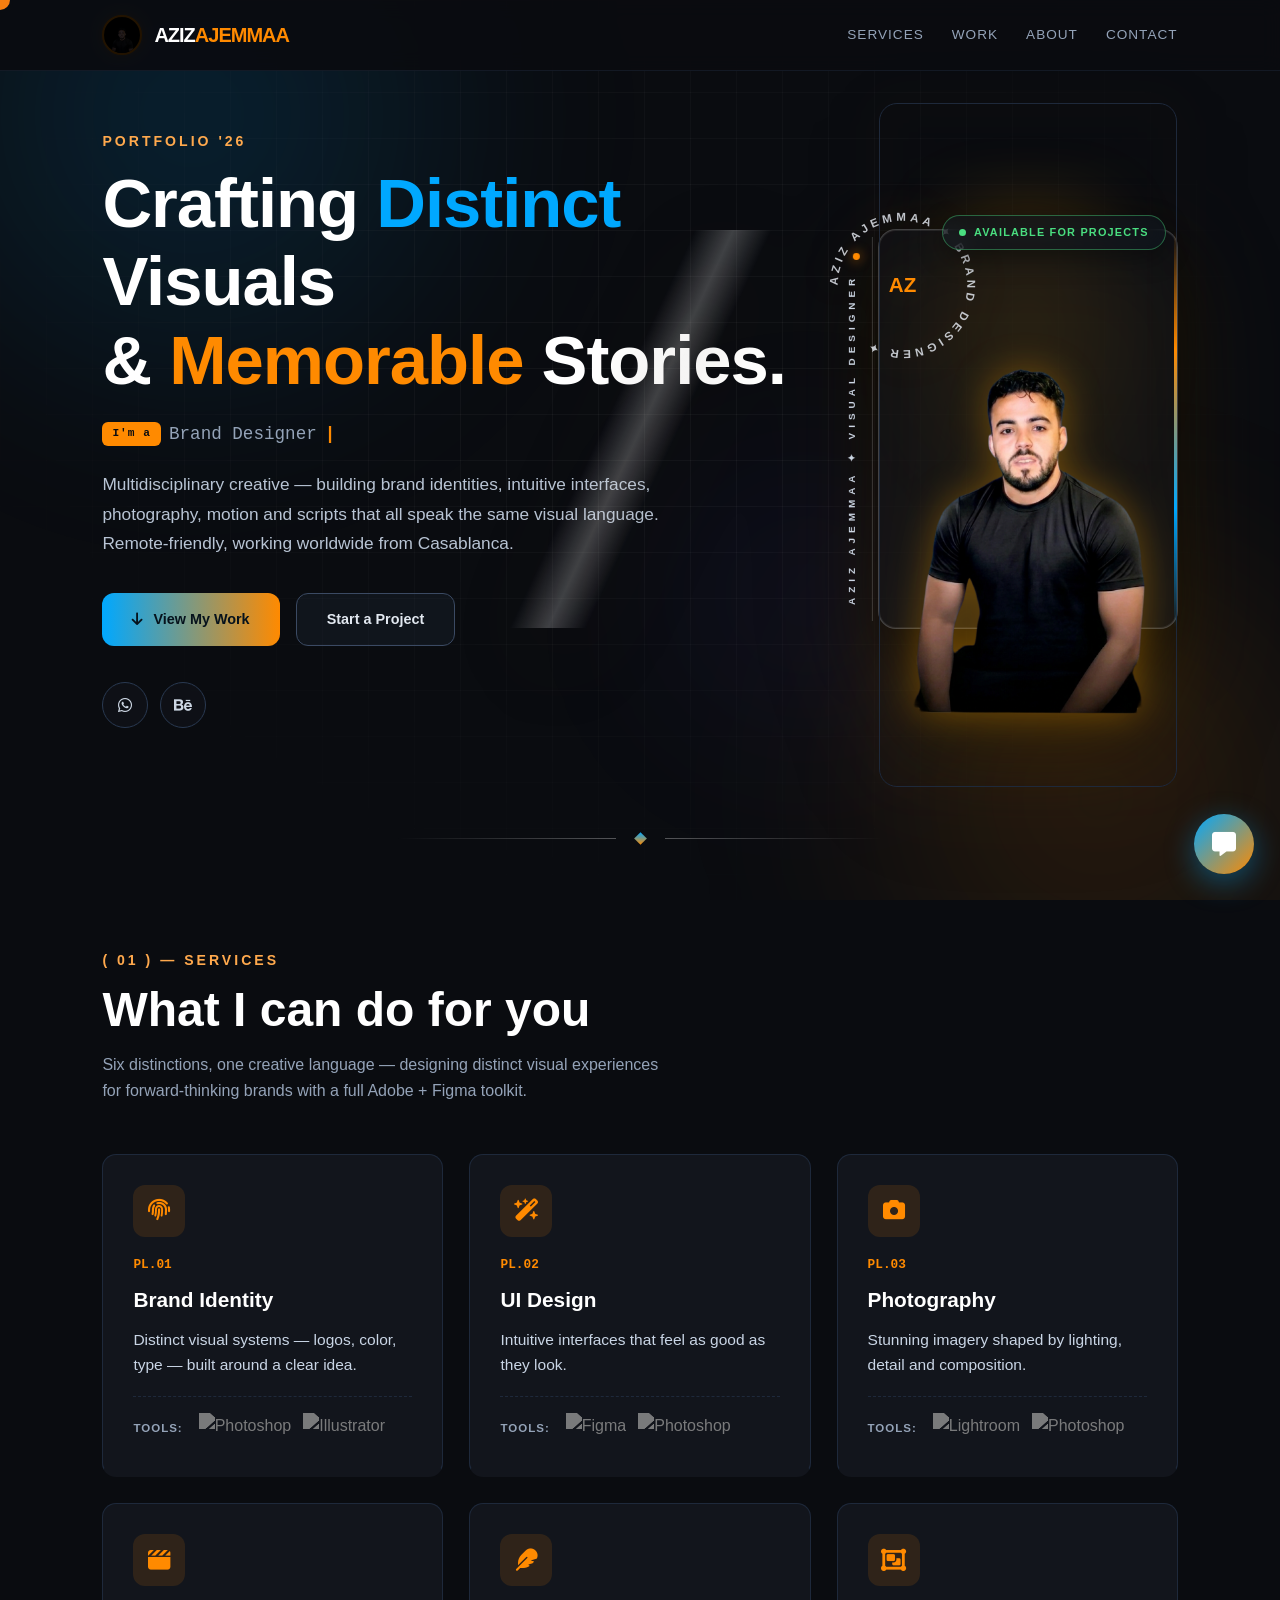
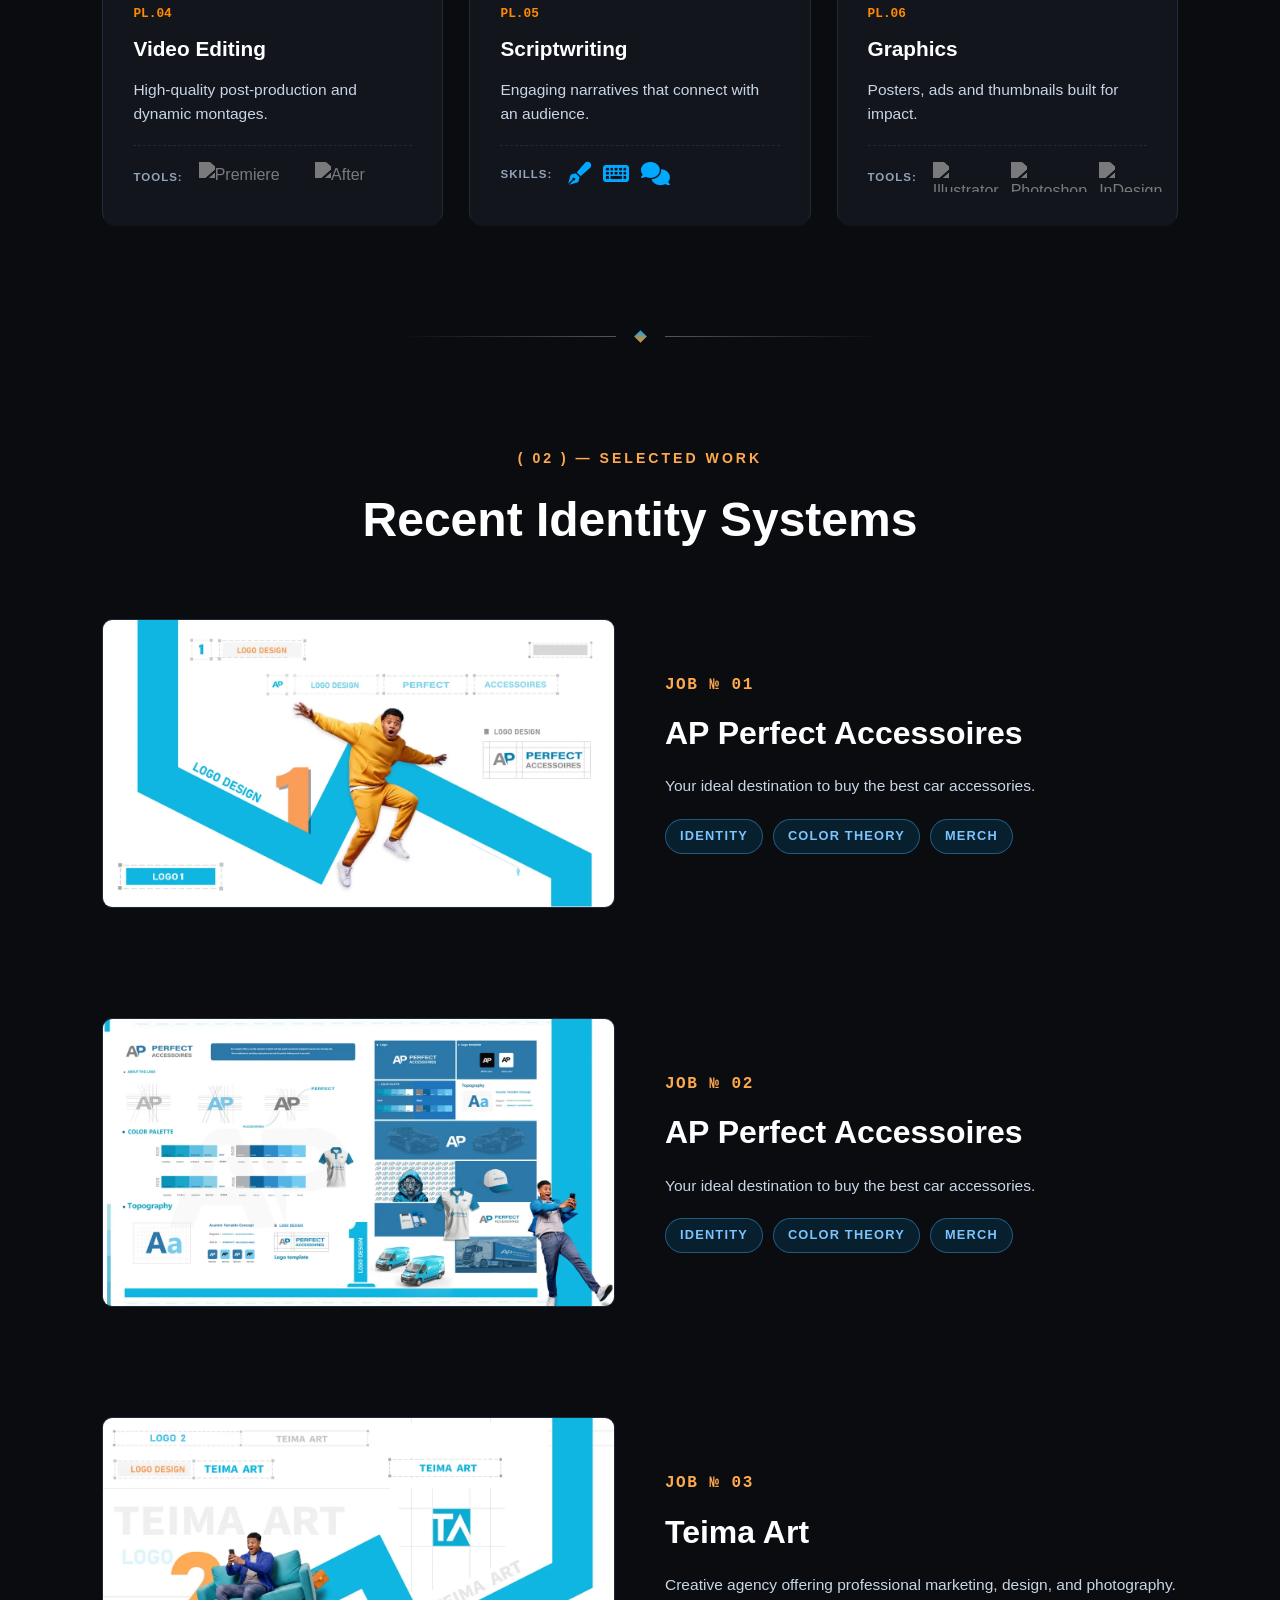
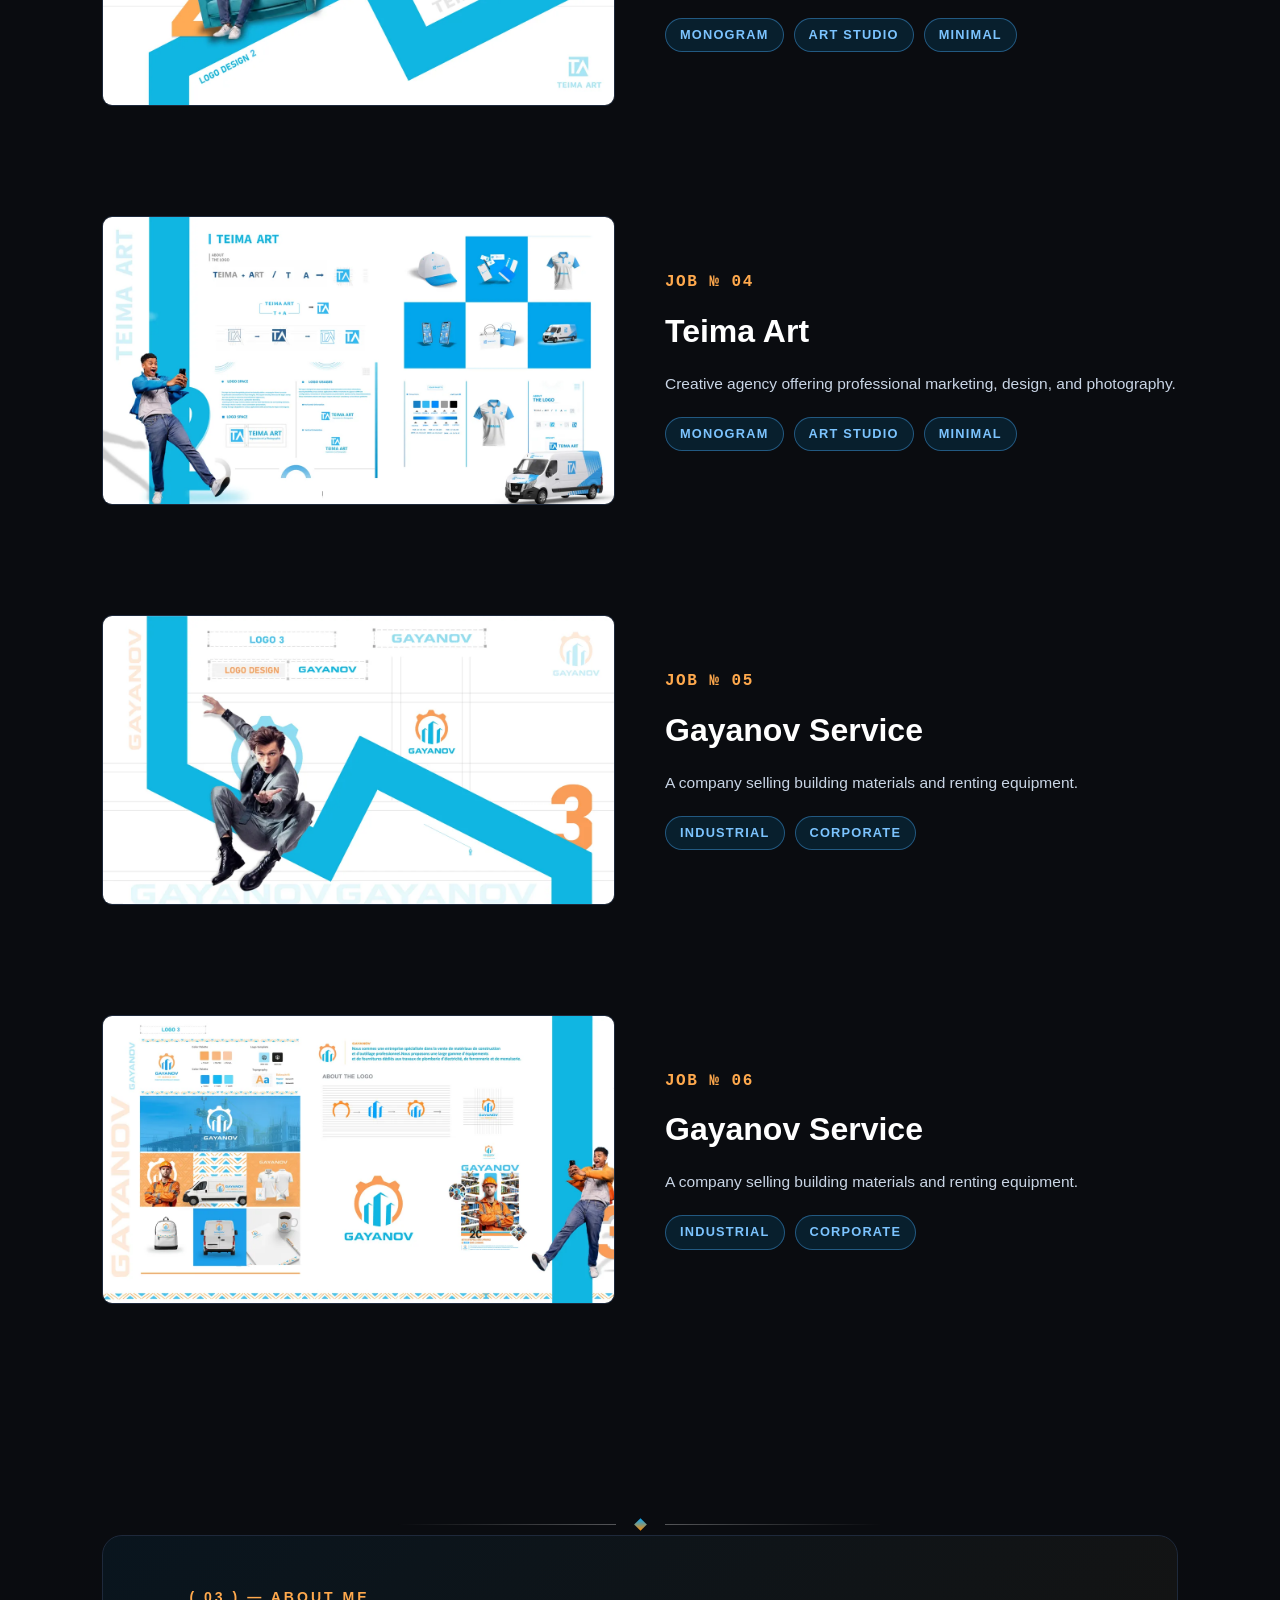
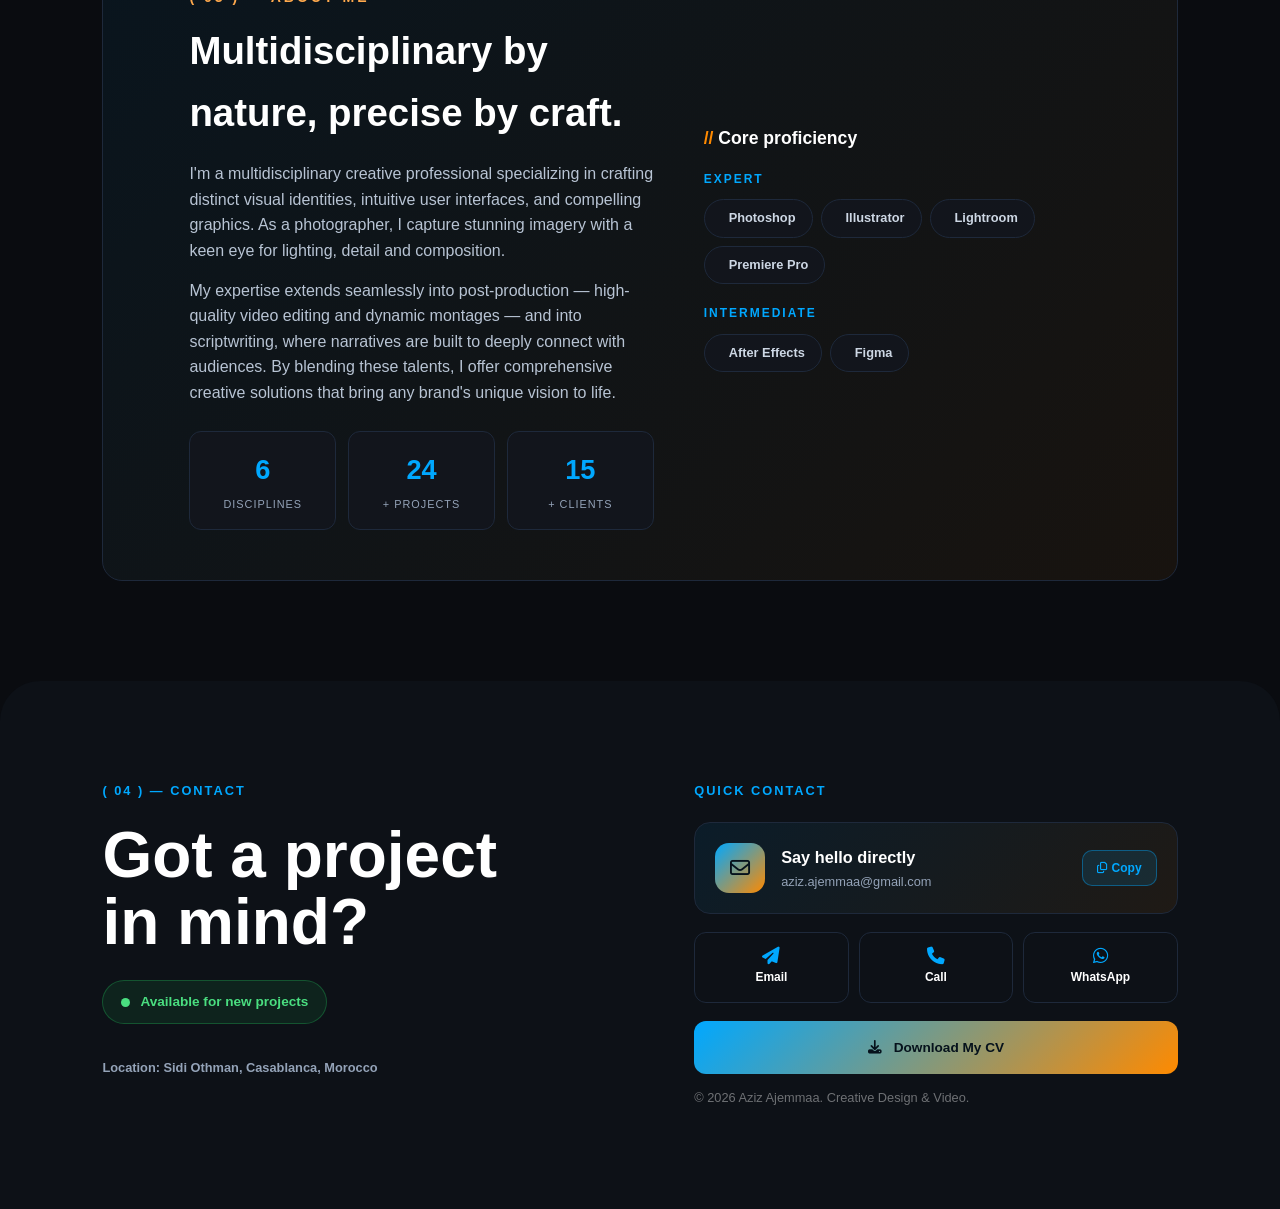
==== index.html @ 45012b11 "Portfolio v1 — Aziz Ajemmaa creative portfolio" ====
<!DOCTYPE html>
<html lang="en">
<head>
    <meta charset="UTF-8">
    <meta name="viewport" content="width=device-width, initial-scale=1.0">
    <title>Aziz Ajemmaa | Creative Portfolio</title>
    <meta name="description" content="Aziz Ajemmaa — multidisciplinary creative: brand identity, UI design, photography, video editing, scriptwriting and graphics. Based in Casablanca, working worldwide.">

    <!-- CDNs (Required for animations and icons) -->
    <link href="https://unpkg.com/aos@2.3.1/dist/aos.css" rel="stylesheet">
    <link rel="stylesheet" href="https://cdnjs.cloudflare.com/ajax/libs/font-awesome/6.4.0/css/all.min.css">

    <style>
        :root {
            --blue: #00a8ff;
            --orange: #ff8a00;
            --bg: #0a0c10;
            --card: #12151c;
            --text-dim: #94a3b8;
            --font-main: 'Inter', -apple-system, BlinkMacSystemFont, sans-serif;
        }

        * { margin: 0; padding: 0; box-sizing: border-box; }
        html { scroll-behavior: smooth; scroll-padding-top: 90px; }

        body {
            background-color: var(--bg);
            color: white;
            font-family: var(--font-main);
            line-height: 1.6;
            overflow-x: hidden;
        }

        ::selection { background: var(--orange); color: #0a0c10; }

        /* Animated page background */
        .page-bg { position: fixed; inset: 0; z-index: -1; overflow: hidden; pointer-events: none; }
        .page-bg .orb { position: absolute; border-radius: 50%; filter: blur(90px); opacity: 0.55; }
        .page-bg .orb-1 {
            width: 62vw; height: 62vw; top: -22vw; left: -16vw;
            background: radial-gradient(circle, rgba(0, 168, 255, 0.3), transparent 65%);
            animation: orbDrift1 18s ease-in-out infinite alternate;
        }
        .page-bg .orb-2 {
            width: 56vw; height: 56vw; bottom: -20vw; right: -14vw;
            background: radial-gradient(circle, rgba(255, 138, 0, 0.28), transparent 65%);
            animation: orbDrift2 24s ease-in-out infinite alternate;
        }
        .page-bg .orb-3 {
            width: 34vw; height: 34vw; top: 42%; left: 46%;
            background: radial-gradient(circle, rgba(120, 90, 255, 0.16), transparent 65%);
            animation: orbDrift3 30s ease-in-out infinite alternate;
        }
        .page-bg .grid-overlay {
            position: absolute; inset: 0;
            background-image: linear-gradient(rgba(255, 255, 255, 0.035) 1px, transparent 1px),
                              linear-gradient(90deg, rgba(255, 255, 255, 0.035) 1px, transparent 1px);
            background-size: 46px 46px;
            -webkit-mask-image: radial-gradient(ellipse at 50% 40%, black 20%, transparent 75%);
            mask-image: radial-gradient(ellipse at 50% 40%, black 20%, transparent 75%);
        }
        @keyframes orbDrift1 { to { transform: translate(7vw, 5vh) scale(1.18); } }
        @keyframes orbDrift2 { to { transform: translate(-6vw, -5vh) scale(1.12); } }
        @keyframes orbDrift3 { to { transform: translate(-5vw, 6vh) scale(1.2); } }

        /* Section dividers */
        .section-divider {
            display: flex; align-items: center; justify-content: center; gap: 20px;
            padding: 6px 8%; position: relative; z-index: 1;
        }
        .section-divider::before, .section-divider::after {
            content: ''; height: 1px; width: min(220px, 26vw);
            background: linear-gradient(90deg, transparent, rgba(255, 255, 255, 0.3));
        }
        .section-divider::after { background: linear-gradient(90deg, rgba(255, 255, 255, 0.3), transparent); }
        .section-divider .diamond {
            width: 9px; height: 9px; transform: rotate(45deg);
            background: linear-gradient(135deg, var(--blue), var(--orange));
            animation: diamondPulse 2.6s ease-in-out infinite;
        }
        @keyframes diamondPulse {
            0%, 100% { box-shadow: 0 0 5px rgba(255, 138, 0, 0.4); }
            50% { box-shadow: 0 0 18px rgba(255, 138, 0, 0.95); }
        }

        /* Scroll progress bar */
        #progress-bar {
            position: fixed; top: 0; left: 0; height: 3px; width: 0%;
            background: linear-gradient(90deg, var(--blue), var(--orange));
            z-index: 2000; transition: width 0.1s linear;
        }

        /* Custom Cursor Fix - Hidden on Mobile */
        #cursor {
            width: 20px; height: 20px; background: var(--orange);
            border-radius: 50%; position: fixed; pointer-events: none;
            z-index: 9999; transform: translate(-50%, -50%);
            transition: transform 0.1s ease, background 0.3s ease;
            mix-blend-mode: difference;
        }

        @media (max-width: 768px) { #cursor { display: none; } * { cursor: auto !important; } }

        /* Navigation */
        nav {
            position: fixed; top: 0; width: 100%; padding: 18px 8%;
            display: flex; justify-content: space-between; align-items: center;
            z-index: 1000; background: rgba(10, 12, 16, 0.9);
            backdrop-filter: blur(10px); border-bottom: 1px solid rgba(30, 41, 59, 0.5);
        }
        .nav-left { display: flex; align-items: center; gap: 12px; }
        .nav-avatar { width: 40px; height: 40px; border-radius: 50%; object-fit: cover; border: 2px solid var(--orange); box-shadow: 0 0 12px rgba(255, 138, 0, 0.35); mix-blend-mode: multiply; background: #000; }
        .logo { font-weight: 900; font-size: 1.25rem; letter-spacing: -1px; text-decoration: none; color: white; }
        .logo span { color: var(--orange); }

        .nav-links { display: flex; align-items: center; gap: 28px; }
        .nav-links a {
            color: var(--text-dim); text-decoration: none; font-size: 0.85rem;
            letter-spacing: 1px; text-transform: uppercase; transition: 0.3s; position: relative;
        }
        .nav-links a::after {
            content: ''; position: absolute; bottom: -6px; left: 0; width: 0; height: 2px;
            background: var(--orange); transition: 0.3s;
        }
        .nav-links a:hover, .nav-links a.active { color: white; }
        .nav-links a:hover::after, .nav-links a.active::after { width: 100%; }

        .burger { display: none; background: none; border: none; color: white; font-size: 1.5rem; cursor: pointer; }
        @media (max-width: 860px) {
            .nav-links, .nav-cta { display: none; }
            .burger { display: block; }
            nav.open .nav-links {
                display: flex; flex-direction: column; position: absolute; top: 70px; right: 4%;
                background: var(--card); border: 1px solid #1e293b; border-radius: 12px;
                padding: 20px 30px; gap: 18px;
            }
            nav.open .nav-links a { text-align: center; }
        }

        /* Hero Section */
        section { padding: 100px 8%; }

        .hero { min-height: 92vh; display: flex; flex-direction: row; align-items: center; justify-content: space-between; text-align: left; gap: 60px; padding-top: 130px; }
        .hero-text { flex: 1; max-width: 920px; }
        .hero h1 {
            font-size: clamp(2.4rem, 5.6vw, 4.3rem); line-height: 1.14; font-weight: 800;
            margin-bottom: 20px; letter-spacing: -1px; width: 100%; max-width: 100%;
        }
        .hero h1 .acc { color: var(--blue); }
        .hero h1 .acc2 { color: var(--orange); }
        .hero-title .w { display: inline-block; opacity: 0; transform: translateY(26px); animation: wordUp 0.65s cubic-bezier(0.2, 0.8, 0.2, 1) forwards; animation-delay: var(--d, 0s); }
        .hero-title:hover .w { animation: wordWave 0.5s cubic-bezier(0.2, 0.8, 0.2, 1); }
        @keyframes wordUp { to { opacity: 1; transform: translateY(0); } }
        @keyframes wordWave { 0%, 100% { transform: translateY(0); } 40% { transform: translateY(-8px); } }

        .typed-line { font-family: 'Courier New', monospace; font-size: 1.1rem; color: var(--text-dim); min-height: 28px; margin-bottom: 22px; display: flex; align-items: center; justify-content: flex-start; gap: 8px; white-space: nowrap; }
        .typed-line .t-label { background: var(--orange); color: #0a0c10; font-weight: 800; padding: 3px 10px; border-radius: 6px; font-size: 0.7rem; letter-spacing: 1px; }
        .typed-line .caret { color: var(--orange); animation: blink 0.8s infinite; font-weight: bold; }
        @keyframes blink { 0%, 49% { opacity: 1; } 50%, 100% { opacity: 0; } }

        .hero-sub { max-width: 620px; font-size: 1.08rem; color: #b8c4d4; line-height: 1.7; margin-bottom: 34px; }

        .hero-btns { display: flex; gap: 16px; flex-wrap: wrap; margin-bottom: 36px; justify-content: flex-start; }
        .btn {
            text-decoration: none; font-weight: 700; font-size: 0.9rem;
            padding: 14px 30px; border-radius: 12px; transition: 0.35s; display: inline-flex; align-items: center; gap: 10px;
        }
        .btn-primary { background: linear-gradient(90deg, var(--blue), var(--orange)); color: #06121c; }
        .btn-primary:hover { transform: translateY(-3px); box-shadow: 0 10px 35px rgba(255, 138, 0, 0.4); }
        .btn-ghost { border: 1.5px solid #3b4a63; color: #e2e8f0; background: rgba(59, 74, 99, 0.15); }
        .btn-ghost:hover { border-color: var(--orange); color: var(--orange); background: rgba(255, 138, 0, 0.12); transition: 0.3s; }

        .social-line { display: flex; gap: 12px; justify-content: flex-start; }
        .social-line a {
            width: 46px; height: 46px; border-radius: 50%; border: 1px solid #2a3a52;
            display: flex; align-items: center; justify-content: center; color: #cdd7e4; transition: 0.3s; text-decoration: none; background: rgba(18, 21, 28, 0.6);
        }
        .social-line a:hover { color: white; border-color: var(--orange); background: rgba(255, 138, 0, 0.12); transform: translateY(-4px); }

        /* Hero photo stack */
        .hero { gap: 60px; }
        .hero-visual { position: relative; flex-shrink: 0; transform-style: preserve-3d; transition: transform 0.25s ease-out; }
        .hero-visual::before {
            content: ''; position: absolute; inset: -45px -40px -25px -40px; z-index: -1; pointer-events: none;
            background: radial-gradient(52% 62% at 50% 32%, rgba(255, 165, 0, 0.3), transparent 70%);
            filter: blur(26px);
        }
        .photo-stack { position: relative; width: clamp(200px, 24vw, 300px); aspect-ratio: 3/4; filter: drop-shadow(0 30px 45px rgba(255, 165, 0, 0.16)) drop-shadow(0 20px 35px rgba(0, 0, 0, 0.5)); }
        .sp-front-wrap {
            position: absolute; inset: 0; z-index: 2; overflow: visible; border-radius: 18px;
            background: rgba(18, 21, 28, 0.55); backdrop-filter: blur(14px); -webkit-backdrop-filter: blur(14px);
            box-shadow: inset 0 0 0 1px rgba(255, 255, 255, 0.08), 0 20px 60px rgba(0, 0, 0, 0.5);
            animation: frontFloat 5s ease-in-out infinite;
            border: 1px solid rgba(255, 255, 255, 0.2);
        }
        .sp-front-wrap::after {
            content: ''; position: absolute; top: 0; right: 0; bottom: 0; width: 3px; z-index: 2;
            background: linear-gradient(180deg, transparent, var(--orange) 30%, var(--blue) 70%, transparent);
            filter: blur(0.5px);
        }
        .stack-photo {
            position: absolute; inset: 0; width: 100%; height: 100%; object-fit: cover;
            border-radius: 18px; border: 1px solid #1e293b; display: block;
        }
        .sp-front {
            position: absolute; top: -32%; left: 0; width: 100%; height: 172%;
            object-fit: cover; object-position: 50% 6%; border-radius: 18px;
            filter: drop-shadow(0 0 18px rgba(255, 165, 0, 0.35));
        }
        .photo-sheen {
            position: absolute; inset: 0; pointer-events: none; z-index: 3;
            background: linear-gradient(115deg, transparent 42%, rgba(255, 255, 255, 0.22) 50%, transparent 58%);
            transform: translateX(-130%); animation: sheen 3.6s ease-in-out infinite 0.6s;
        }
        @keyframes frontFloat { 0%, 100% { transform: translateY(0); } 50% { transform: translateY(-14px); } }
        @keyframes sheen { 0% { transform: translateX(-130%); } 60%, 100% { transform: translateX(130%); } }

        .open-chip {
            position: absolute; top: -14px; right: 12px; z-index: 5;
            background: rgba(16, 22, 32, 0.55); border: 1px solid rgba(74, 222, 128, 0.4);
            color: #4ade80; display: flex; align-items: center; gap: 8px;
            padding: 8px 16px; border-radius: 30px; font-size: 0.68rem; font-weight: 700;
            letter-spacing: 1.2px; backdrop-filter: blur(10px); -webkit-backdrop-filter: blur(10px);
            box-shadow: 0 8px 24px rgba(0, 0, 0, 0.35);
        }
        .open-chip .dot { width: 7px; height: 7px; border-radius: 50%; background: #4ade80; animation: pulse-dot 1.8s infinite; }
        .photo-sidebar {
            position: absolute; top: 8px; bottom: 8px; left: -34px; z-index: 4;
            display: flex; align-items: flex-end; justify-content: center;
            writing-mode: vertical-rl; transform: rotate(180deg);
            border-left: 1px solid rgba(255, 255, 255, 0.18);
            padding-left: 12px; gap: 14px;
            color: #cdd7e4; font-size: 0.62rem; font-weight: 700;
            letter-spacing: 5px; text-transform: uppercase; white-space: nowrap;
        }
        .photo-sidebar .side-dot { width: 7px; height: 7px; border-radius: 50%; background: var(--orange); box-shadow: 0 0 12px rgba(255, 138, 0, 0.8); }
        .hero-badge {
            position: absolute; z-index: 1; top: -26px; left: -58px;
            width: clamp(120px, 13vw, 165px); height: clamp(120px, 13vw, 165px);
            opacity: 1; pointer-events: none;
            filter: drop-shadow(0 0 18px rgba(255, 138, 0, 0.25));
        }
        .hero-badge svg { width: 100%; height: 100%; animation: badgeSpin 16s linear infinite; }
        .hero-badge .ring-path { font-size: 8.4px; letter-spacing: 2.8px; font-weight: 700; text-transform: uppercase; fill: rgba(232, 237, 244, 0.82); }
        .hero-badge .badge-core { text-anchor: middle; font-weight: 900; fill: var(--orange); font-size: 15px; }
        @keyframes badgeSpin { to { transform: rotate(360deg); } }
        @media (max-width: 968px) {
            .photo-stack { width: min(48vw, 250px); margin-top: 30px; }
            .open-chip { top: -12px; right: 4px; }
            .photo-sidebar { display: none; }
        }

        .scroll-hint {
            position: absolute; bottom: -54px; left: 50%; transform: translateX(-50%);
            color: var(--text-dim); font-size: 0.75rem; letter-spacing: 3px; text-transform: uppercase;
            animation: bob 2s infinite;
        }
        @keyframes bob { 0%, 100% { transform: translate(-50%, 0); } 50% { transform: translate(-50%, 8px); } }

        /* Section headers */
        .section-tag { color: #ffa94d; text-transform: uppercase; letter-spacing: 3px; font-size: 0.88rem; font-weight: 800; margin-bottom: 12px; display: block; }
        .section-title { font-size: clamp(1.9rem, 4vw, 3rem); margin-bottom: 16px; font-weight: 800; line-height: 1.1; }
        .section-lead { color: var(--text-dim); max-width: 560px; margin-bottom: 50px; }

        /* Services Grid */
        .services-header { margin-bottom: 50px; }
        .services-grid { display: grid; grid-template-columns: repeat(auto-fit, minmax(280px, 1fr)); gap: 26px; }
        .service-card {
            background: var(--card); padding: 30px; border-radius: 14px;
            border: 1px solid #1e293b; border-bottom: 4px solid transparent; transition: 0.4s; position: relative; overflow: hidden;
        }
        .service-card::before {
            content: ''; position: absolute; top: -60px; right: -60px; width: 120px; height: 120px;
            border-radius: 50%; background: radial-gradient(circle, rgba(0, 168, 255, 0.25), transparent 70%); opacity: 0; transition: 0.4s;
        }
        .service-card:hover { border-bottom-color: var(--orange); transform: translateY(-6px); }
        .service-card:hover::before { opacity: 1; }
        .service-icon {
            width: 52px; height: 52px; border-radius: 12px; margin-bottom: 18px;
            background: rgba(255, 138, 0, 0.12); display: flex; align-items: center; justify-content: center;
        }
        .service-icon i { color: var(--orange); font-size: 1.4rem; }
        .service-num { font-family: 'Courier New', monospace; color: var(--orange); font-weight: bold; font-size: 0.8rem; margin-bottom: 8px; display: block; }
        .service-card h3 { font-size: 1.3rem; margin-bottom: 12px; color: white; }
        .service-card p { font-size: 0.97rem; color: #c9d5e5; }
        .service-tools { display: flex; gap: 12px; margin-top: 18px; padding-top: 16px; border-top: 1px dashed #1e293b; align-items: center; }
        .service-tools img { height: 30px; width: auto; opacity: 0.85; transition: 0.3s; filter: brightness(0) invert(0.55); }
        .service-tools img:hover { opacity: 1; filter: brightness(0) invert(1) drop-shadow(0 0 8px rgba(0,168,255,0.6)); transform: translateY(-3px); }
        .service-tools i { font-size: 1.45rem; color: var(--blue); transition: 0.3s; }
        .service-tools i:hover { color: var(--orange); transform: translateY(-3px); }
        .service-tools span { font-size: 0.72rem; color: var(--text-dim); letter-spacing: 1px; text-transform: uppercase; margin-right: 4px; font-weight: 700; }

        /* Work Plates Section */
        .work-title { font-size: clamp(2.2rem, 4vw, 3rem); margin-bottom: 60px; text-align: center; font-weight: 800; color: #ffffff; }
        .project-plate {
            display: grid; grid-template-columns: 1fr 1fr; gap: 50px;
            margin-bottom: 110px; align-items: center;
        }
        .plate-frame { position: relative; border-radius: 10px; overflow: hidden; border: 1px solid #1e293b; }
        .plate-img { width: 100%; display: block; transition: 0.6s; transform: scale(1.01); cursor: pointer; border-radius: 10px; }
        .plate-frame:hover .plate-img { transform: scale(1.05); }
        .plate-frame::after {
            content: 'View Case ⟶'; position: absolute; inset: 0;
            display: flex; align-items: flex-end; justify-content: flex-end; padding: 20px;
            background: linear-gradient(to top, rgba(10, 12, 16, 0.85), transparent 55%);
            color: var(--orange); font-weight: 700; font-size: 0.9rem; opacity: 0; transition: 0.4s;
        }
        .plate-frame:hover::after { opacity: 1; }

        .job-label { font-family: monospace; font-size: 1rem; color: #ffa94d; margin-bottom: 10px; display: block; letter-spacing: 1.5px; font-weight: 700; }
        .project-info h2 { font-size: 2rem; margin-bottom: 15px; }
        .project-info p { color: #c9d5e5; margin-bottom: 20px; font-size: 0.97rem; }
        .project-tags { display: flex; gap: 10px; flex-wrap: wrap; }
        .project-tags span {
            background: rgba(0, 168, 255, 0.12); color: #7cc4ff; font-size: 0.8rem;
            border: 1px solid rgba(74, 176, 255, 0.4); padding: 6px 14px; border-radius: 20px; letter-spacing: 1.2px; text-transform: uppercase; font-weight: 600;
        }

        /* About / Bio band */
        .bio-band {
            display: grid; grid-template-columns: 1.2fr 1fr; gap: 50px; align-items: center;
            background: linear-gradient(135deg, rgba(0,168,255,0.06), rgba(255,138,0,0.06));
            border: 1px solid #1e293b; border-radius: 20px; padding: 50px 8%;
        }
        .bio-band h2 { font-size: clamp(1.6rem, 3vw, 2.4rem); margin-bottom: 18px; }
        .bio-band p { color: #b8c4d4; margin-bottom: 14px; }
        .stats-row { display: flex; gap: 12px; margin-top: 26px; flex-wrap: wrap; }
        .bio-stat { background: var(--card); border: 1px solid #1e293b; border-radius: 12px; padding: 16px 20px; text-align: center; flex: 1; min-width: 110px; }
        .bio-stat b { font-size: 1.7rem; color: var(--blue); font-weight: 900; }
        .bio-stat small { color: var(--text-dim); text-transform: uppercase; letter-spacing: 1px; font-size: 0.68rem; display: block; margin-top: 4px; }

        .skill-cat { font-size: 0.75rem; letter-spacing: 2px; text-transform: uppercase; color: var(--blue); font-weight: 800; margin: 0 0 10px; }
        .skill-chips { display: flex; flex-wrap: wrap; gap: 8px; margin-bottom: 20px; }
        .chip-tool {
            display: inline-flex; align-items: center; gap: 8px;
            background: var(--card); border: 1px solid #1e293b; border-radius: 30px;
            padding: 8px 16px; font-size: 0.8rem; color: #cdd7e4; font-weight: 600; transition: 0.3s;
        }
        .chip-tool:hover { border-color: var(--orange); color: white; transform: translateY(-3px); }
        .chip-tool img { height: 17px; width: auto; filter: brightness(0) invert(0.7); transition: 0.3s; }
        .chip-tool:hover img { filter: brightness(0) invert(1); }

        /* Footer & Contact */
        .contact-container {
            background: #0d1117; padding: 100px 8%; border-radius: 40px 40px 0 0;
            display: grid; grid-template-columns: 1.1fr 1fr; gap: 60px;
        }
        .contact-link {
            display: block; font-size: clamp(1.1rem, 2.6vw, 2rem);
            color: white; text-decoration: none; margin-bottom: 22px; transition: 0.3s;
            font-weight: 700; border-left: 0px solid var(--orange); padding-left: 0;
        }
        .contact-link:hover { color: var(--orange); padding-left: 20px; border-left-width: 8px; }
        .footer-tag { color: var(--blue); text-transform: uppercase; letter-spacing: 2px; margin-bottom: 20px; display: block; font-size: 0.8rem; font-weight: 700; }

        .availability { display: inline-flex; align-items: center; gap: 10px; background: rgba(34, 197, 94, 0.1); color: #4ade80; border: 1px solid rgba(34, 197, 94, 0.3); padding: 10px 18px; border-radius: 30px; font-size: 0.85rem; font-weight: 600; margin-bottom: 34px; }
        .availability .dot { width: 9px; height: 9px; border-radius: 50%; background: #4ade80; animation: pulse-dot 1.8s infinite; }
        @keyframes pulse-dot { 0%, 100% { box-shadow: 0 0 0 0 rgba(74, 222, 128, 0.5); } 50% { box-shadow: 0 0 0 8px rgba(74, 222, 128, 0); } }

        /* Mail card + contact actions */
        .mail-card {
            display: flex; align-items: center; gap: 16px; padding: 20px;
            background: linear-gradient(135deg, rgba(0, 168, 255, 0.08), rgba(255, 138, 0, 0.08));
            border: 1px solid #1e293b; border-radius: 16px; margin-bottom: 18px; transition: 0.3s;
        }
        .mail-card:hover { border-color: var(--blue); transform: translateY(-3px); box-shadow: 0 12px 35px rgba(0, 168, 255, 0.12); }
        .mail-icon {
            width: 50px; height: 50px; border-radius: 14px; flex-shrink: 0;
            background: linear-gradient(135deg, var(--blue), var(--orange));
            display: flex; align-items: center; justify-content: center; color: #06121c; font-size: 1.25rem;
        }
        .mail-card h3 { font-size: 1.02rem; margin-bottom: 2px; }
        .mail-card p { color: var(--text-dim); font-size: 0.8rem; word-break: break-all; }
        .copy-btn {
            margin-left: auto; background: rgba(0, 168, 255, 0.12); color: var(--blue);
            border: 1px solid rgba(0, 168, 255, 0.4); border-radius: 10px; padding: 10px 14px;
            font-size: 0.75rem; font-weight: 700; cursor: pointer; transition: 0.3s; white-space: nowrap; font-family: var(--font-main);
        }
        .copy-btn:hover { background: var(--blue); color: #06121c; }

        .contact-actions { display: flex; gap: 10px; margin-bottom: 18px; }
        .contact-actions a {
            flex: 1; text-align: center; text-decoration: none; border: 1px solid #1e293b;
            color: white; padding: 14px 8px; border-radius: 12px; font-size: 0.75rem; font-weight: 700; transition: 0.3s;
        }
        .contact-actions a i { display: block; font-size: 1.1rem; margin-bottom: 4px; color: var(--blue); transition: 0.3s; }
        .contact-actions a:hover { border-color: var(--orange); transform: translateY(-3px); }
        .contact-actions a:hover i { color: var(--orange); }

        .btn-download {
            display: flex; align-items: center; justify-content: center; gap: 12px;
            background: linear-gradient(135deg, var(--blue), var(--orange)); color: #06121c;
            text-decoration: none; font-weight: 800; padding: 16px; border-radius: 12px; font-size: 0.85rem;
            transition: 0.3s; margin-bottom: 14px; animation: glowPulse 2.6s ease-in-out infinite;
        }
        .btn-download:hover { transform: translateY(-3px) scale(1.01); }
        @keyframes glowPulse { 0%, 100% { box-shadow: 0 0 20px rgba(0, 168, 255, 0.25); } 50% { box-shadow: 0 0 40px rgba(255, 138, 0, 0.4); } }

        /* Chat FAB */
        #chat-fab {
            position: fixed; bottom: 26px; right: 26px; width: 60px; height: 60px; border-radius: 50%;
            border: none; cursor: pointer; z-index: 1500;
            background: linear-gradient(135deg, var(--blue), var(--orange));
            color: white; font-size: 1.5rem; display: flex; align-items: center; justify-content: center;
            box-shadow: 0 8px 30px rgba(0, 168, 255, 0.4); transition: 0.3s;
        }
        #chat-fab:hover { transform: scale(1.08); }

        /* Chat Panel */
        #chat-panel {
            position: fixed; bottom: 100px; right: 26px; width: min(370px, calc(100vw - 40px));
            background: #0e1117; border: 1px solid #1e293b; border-radius: 18px; z-index: 1500;
            display: none; flex-direction: column; overflow: hidden;
            box-shadow: 0 20px 60px rgba(0, 0, 0, 0.6); max-height: 560px;
        }
        #chat-panel.open { display: flex; animation: slideIn 0.3s ease; }
        @keyframes slideIn { from { opacity: 0; transform: translateY(20px); } to { opacity: 1; transform: translateY(0); } }
        .chat-head {
            display: flex; align-items: center; gap: 12px; padding: 15px 18px;
            background: linear-gradient(135deg, rgba(0,168,255,0.18), rgba(255,138,0,0.14));
            border-bottom: 1px solid #1e293b;
        }
        .chat-head img { width: 42px; height: 42px; border-radius: 50%; object-fit: cover; border: 2px solid var(--orange); mix-blend-mode: multiply; background: #000; }
        .chat-head .c-name { font-weight: 800; font-size: 0.95rem; }
        .chat-head .c-status { font-size: 0.75rem; color: #4ade80; display: flex; align-items: center; gap: 6px; }
        .chat-head .c-status::before { content: ''; width: 7px; height: 7px; border-radius: 50%; background: #4ade80; }
        .chat-close { margin-left: auto; background: none; border: none; color: var(--text-dim); font-size: 1.1rem; cursor: pointer; }
        .chat-close:hover { color: white; }

        #chat-body { padding: 16px; overflow-y: auto; display: flex; flex-direction: column; gap: 10px; min-height: 260px; max-height: 360px; }
        #chat-body::-webkit-scrollbar { width: 5px; }
        #chat-body::-webkit-scrollbar-thumb { background: #1e293b; border-radius: 5px; }

        .msg { max-width: 82%; padding: 10px 14px; border-radius: 14px; font-size: 0.85rem; line-height: 1.5; word-wrap: break-word; }
        .msg.bot { background: #161b24; border: 1px solid #1e293b; align-self: flex-start; border-bottom-left-radius: 4px; }
        .msg.user { background: linear-gradient(135deg, var(--blue), #0077c2); align-self: flex-end; border-bottom-right-radius: 4px; }
        .msg.typing { display: inline-flex; gap: 4px; align-items: center; padding: 13px 16px; }
        .typing span { width: 6px; height: 6px; border-radius: 50%; background: var(--text-dim); animation: typingDot 1.2s infinite; }
        .typing span:nth-child(2) { animation-delay: 0.2s; }
        .typing span:nth-child(3) { animation-delay: 0.4s; }
        @keyframes typingDot { 0%, 60%, 100% { transform: translateY(0); opacity: 0.4; } 30% { transform: translateY(-5px); opacity: 1; } }

        .chips { display: flex; gap: 8px; padding: 0 16px 8px; flex-wrap: wrap; }
        .chip {
            background: rgba(255, 138, 0, 0.1); border: 1px solid rgba(255, 138, 0, 0.35);
            color: var(--orange); font-size: 0.75rem; padding: 6px 12px; border-radius: 20px;
            cursor: pointer; transition: 0.25s; font-weight: 600;
        }
        .chip:hover { background: rgba(255, 138, 0, 0.25); }

        .chat-input-row { display: flex; gap: 10px; padding: 12px 16px; border-top: 1px solid #1e293b; align-items: center; }
        #chat-input {
            flex: 1; background: #161c24; border: 1px solid #1e293b; border-radius: 10px;
            padding: 11px 14px; color: white; font-size: 0.85rem; outline: none; font-family: var(--font-main);
        }
        #chat-input:focus { border-color: var(--blue); }
        #chat-send {
            width: 42px; height: 42px; border-radius: 10px; border: none; cursor: pointer;
            background: linear-gradient(135deg, var(--blue), var(--orange)); color: white; font-size: 1rem;
            display: flex; align-items: center; justify-content: center; transition: 0.3s;
        }
        #chat-send:hover { transform: scale(1.06); }

        @media (max-width: 968px) {
            .project-plate, .contact-container, .bio-band { grid-template-columns: 1fr; }
            .hero { flex-direction: column; align-items: center; text-align: center; padding-top: 130px; }
            .hero-text { max-width: 100%; }
            .hero h1 { font-size: 2.6rem; }
            .hero-btns, .social-line, .typed-line { justify-content: center; }
            .project-plate:nth-child(even) { direction: ltr; }
        }

        @media (max-width: 640px) {
            section { padding: 60px 6%; }
            .hero { padding-top: 110px; gap: 42px; }
            .hero h1 { font-size: clamp(2.15rem, 9vw, 2.6rem); }
            .hero .open-chip { top: -12px; }
            .hero-badge { display: none; }
            .photo-stack { width: min(64vw, 230px); }
            .typed-line { font-size: 0.95rem; }
            .project-plate { gap: 22px; }
            .services-grid { gap: 18px; }
            .project-info h2 { font-size: 1.6rem; }
            .stats-row { justify-content: center; }
            .contact-actions { flex-direction: column; }
            #chat-fab { width: 54px; height: 54px; bottom: 18px; right: 18px; }
            #chat-panel { right: 10px; bottom: 18px; max-height: min(560px, calc(100vh - 36px)); }
        }
    </style>
</head>
<body>

    <div id="progress-bar"></div>
    <div id="cursor"></div>
    <div class="page-bg" aria-hidden="true">
        <span class="orb orb-1"></span>
        <span class="orb orb-2"></span>
        <span class="orb orb-3"></span>
        <div class="grid-overlay"></div>
    </div>

    <nav id="navbar">
        <div class="nav-left">
            <img src="aziz.02.png" class="nav-avatar" alt="Aziz Ajemmaa">
            <a href="#" class="logo">AZIZ<span>AJEMMAA</span></a>
        </div>
        <div class="nav-links">
            <a href="#services">Services</a>
            <a href="#work">Work</a>
            <a href="#about">About</a>
            <a href="#contact">Contact</a>
        </div>
        <button class="burger" onclick="document.getElementById('navbar').classList.toggle('open')" aria-label="Menu"><i class="fa-solid fa-bars"></i></button>
    </nav>

    <!-- Section 1: Hero -->
    <section class="hero">
        <div class="hero-text" data-aos="fade-up">
            <span class="section-tag">PORTFOLIO '26</span>
            <h1 class="hero-title">
                <span class="w">Crafting</span> <span class="w acc" style="--d:0.12s">Distinct</span> <span class="w" style="--d:0.24s">Visuals</span><br>
                <span class="w" style="--d:0.36s">&amp;</span> <span class="w acc2" style="--d:0.48s">Memorable</span> <span class="w" style="--d:0.6s">Stories.</span>
            </h1>
            <div class="typed-line"><span class="t-label">I'm a</span> <span id="typed-text">Brand Designer</span><span class="caret">|</span></div>
            <p class="hero-sub">
                Multidisciplinary creative — building brand identities, intuitive interfaces, photography,
                motion and scripts that all speak the same visual language. Remote-friendly, working worldwide from Casablanca.
            </p>
            <div class="hero-btns">
                <a href="#work" class="btn btn-primary"><i class="fa-solid fa-arrow-down"></i> View My Work</a>
                <a href="#contact" class="btn btn-ghost">Start a Project</a>
            </div>
            <div class="social-line">
                <a href="https://wa.me/212611876006" target="_blank" rel="noopener" aria-label="WhatsApp"><i class="fa-brands fa-whatsapp"></i></a>
                <a href="#" aria-label="Behance"><i class="fa-brands fa-behance"></i></a>
            </div>
        </div>

        <div class="hero-visual" id="hero-visual" data-aos="fade-left">
            <div class="open-chip"><span class="dot"></span> AVAILABLE FOR PROJECTS</div>
            <div class="hero-badge" aria-hidden="true">
                <svg viewBox="0 0 120 120">
                    <defs><path id="ringpath" d="M 60,60 m -47,0 a 47,47 0 1,1 94,0 a 47,47 0 1,1 -94,0"></path></defs>
                    <text class="ring-path"><textPath href="#ringpath" lengthAdjust="spacingAndGlyphs">AZIZ AJEMMAA ✦ BRAND DESIGNER ✦</textPath></text>
                    <text x="60" y="65" class="badge-core">AZ</text>
                </svg>
            </div>
            <div class="photo-stack">
                <div class="sp-front-wrap">
                    <img class="stack-photo sp-front" src="aziz.02.png" alt="Aziz Ajemmaa Profile">
                    <span class="photo-sheen"></span>
                </div>
            </div>
            <div class="photo-sidebar"><span>Aziz Ajemmaa ✦ Visual Designer</span><span class="side-dot"></span></div>
        </div>
    </section>
    <div class="section-divider"><span class="diamond"></span></div>
    <!-- Section 2: What I Do -->
    <section id="services">
        <div class="services-header" data-aos="fade-right">
            <span class="section-tag">( 01 ) — Services</span>
            <h2 class="section-title">What I can do for you</h2>
            <p class="section-lead">Six distinctions, one creative language — designing distinct visual experiences for forward-thinking brands with a full Adobe + Figma toolkit.</p>
        </div>

        <div class="services-grid">
            <div class="service-card" data-aos="fade-up">
                <div class="service-icon"><i class="fa-solid fa-fingerprint"></i></div>
                <span class="service-num">PL.01</span>
                <h3>Brand Identity</h3>
                <p>Distinct visual systems — logos, color, type — built around a clear idea.</p>
                <div class="service-tools"><span>Tools:</span>
                    <img src="https://cdn.jsdelivr.net/npm/simple-icons@9.21.0/icons/adobephotoshop.svg" alt="Photoshop">
                    <img src="https://cdn.jsdelivr.net/npm/simple-icons@9.21.0/icons/adobeillustrator.svg" alt="Illustrator">
                </div>
            </div>
            <div class="service-card" data-aos="fade-up" data-aos-delay="100">
                <div class="service-icon"><i class="fa-solid fa-wand-magic-sparkles"></i></div>
                <span class="service-num">PL.02</span>
                <h3>UI Design</h3>
                <p>Intuitive interfaces that feel as good as they look.</p>
                <div class="service-tools"><span>Tools:</span>
                    <img src="https://cdn.jsdelivr.net/npm/simple-icons@9.21.0/icons/figma.svg" alt="Figma">
                    <img src="https://cdn.jsdelivr.net/npm/simple-icons@9.21.0/icons/adobephotoshop.svg" alt="Photoshop">
                </div>
            </div>
            <div class="service-card" data-aos="fade-up" data-aos-delay="200">
                <div class="service-icon"><i class="fa-solid fa-camera"></i></div>
                <span class="service-num">PL.03</span>
                <h3>Photography</h3>
                <p>Stunning imagery shaped by lighting, detail and composition.</p>
                <div class="service-tools"><span>Tools:</span>
                    <img src="https://cdn.jsdelivr.net/npm/simple-icons@9.21.0/icons/adobelightroom.svg" alt="Lightroom">
                    <img src="https://cdn.jsdelivr.net/npm/simple-icons@9.21.0/icons/adobephotoshop.svg" alt="Photoshop">
                </div>
            </div>
            <div class="service-card" data-aos="fade-up">
                <div class="service-icon"><i class="fa-solid fa-clapperboard"></i></div>
                <span class="service-num">PL.04</span>
                <h3>Video Editing</h3>
                <p>High-quality post-production and dynamic montages.</p>
                <div class="service-tools"><span>Tools:</span>
                    <img src="https://cdn.jsdelivr.net/npm/simple-icons@9.21.0/icons/adobepremierepro.svg" alt="Premiere Pro">
                    <img src="https://cdn.jsdelivr.net/npm/simple-icons@9.21.0/icons/adobeaftereffects.svg" alt="After Effects">
                </div>
            </div>
            <div class="service-card" data-aos="fade-up" data-aos-delay="100">
                <div class="service-icon"><i class="fa-solid fa-feather"></i></div>
                <span class="service-num">PL.05</span>
                <h3>Scriptwriting</h3>
                <p>Engaging narratives that connect with an audience.</p>
                <div class="service-tools"><span>Skills:</span>
                    <i class="fa-solid fa-pen-fancy" title="Scriptwriting"></i>
                    <i class="fa-solid fa-keyboard" title="Screenplays & Docs"></i>
                    <i class="fa-solid fa-comments" title="Storytelling"></i>
                </div>
            </div>
            <div class="service-card" data-aos="fade-up" data-aos-delay="200">
                <div class="service-icon"><i class="fa-solid fa-object-group"></i></div>
                <span class="service-num">PL.06</span>
                <h3>Graphics</h3>
                <p>Posters, ads and thumbnails built for impact.</p>
                <div class="service-tools"><span>Tools:</span>
                    <img src="https://cdn.jsdelivr.net/npm/simple-icons@9.21.0/icons/adobeillustrator.svg" alt="Illustrator">
                    <img src="https://cdn.jsdelivr.net/npm/simple-icons@9.21.0/icons/adobephotoshop.svg" alt="Photoshop">
                    <img src="https://cdn.jsdelivr.net/npm/simple-icons@9.21.0/icons/adobeindesign.svg" alt="InDesign">
                </div>
            </div>
        </div>
    </section>
    <div class="section-divider"><span class="diamond"></span></div>
    <!-- Section 3: Selected Work -->
    <section id="work">
        <span class="section-tag" style="text-align:center; display:block;">( 02 ) — Selected Work</span>
        <h2 class="work-title" data-aos="fade-up">Recent Identity Systems</h2>

        <!-- Plate 1 -->
        <div class="project-plate" data-aos="fade-up">
            <div class="plate-frame">
                <img src="RTUYRRTURT-01.png" class="plate-img" alt="Perfect Accessoires Board">
            </div>
            <div class="project-info">
                <span class="job-label">JOB № 01</span>
                <h2>AP Perfect Accessoires</h2>
                <p>Your ideal destination to buy the best car accessories.</p>
                <div class="project-tags"><span>Identity</span><span>Color Theory</span><span>Merch</span></div>
            </div>
        </div>

                <!-- Plate 2 -->
        <div class="project-plate" data-aos="fade-up">
            <div class="plate-frame">
                <img src="RTUYRRTURT-02.png" class="plate-img" alt="Perfect Accessoires Board 02">
            </div>
            <div class="project-info">
                <span class="job-label">JOB № 02</span>
                <h2>AP Perfect Accessoires</h2>
                <p>Your ideal destination to buy the best car accessories.</p>
                <div class="project-tags"><span>Identity</span><span>Color Theory</span><span>Merch</span></div>
            </div>
        </div>

        <!-- Plate 3 -->
        <div class="project-plate" data-aos="fade-up">
            <div class="plate-frame">
                <img src="RTUYRRTURT-03.png" class="plate-img" alt="Gayanov Board 03">
            </div>
            <div class="project-info">
                <span class="job-label">JOB № 03</span>
                <h2>Teima Art</h2>
                <p>Creative agency offering professional marketing, design, and photography.</p>
                <div class="project-tags"><span>Monogram</span><span>Art Studio</span><span>Minimal</span></div>
            </div>
        </div>

        <!-- Plate 4 -->
        <div class="project-plate" data-aos="fade-up">
            <div class="plate-frame">
                <img src="RTUYRRTURT-04.png" class="plate-img" alt="Teima Art Board 04">
            </div>
            <div class="project-info">
                <span class="job-label">JOB № 04</span>
                <h2>Teima Art</h2>
                <p>Creative agency offering professional marketing, design, and photography.</p>
                <div class="project-tags"><span>Monogram</span><span>Art Studio</span><span>Minimal</span></div>
            </div>
        </div>

        <!-- Plate 5 -->
        <div class="project-plate" data-aos="fade-up">
            <div class="plate-frame">
                <img src="RTUYRRTURT-05.png" class="plate-img" alt="Gayanov Board 05">
            </div>
            <div class="project-info">
                <span class="job-label">JOB № 05</span>
                <h2>Gayanov Service</h2>
                <p>A company selling building materials and renting equipment.</p>
                <div class="project-tags"><span>Industrial</span><span>Corporate</span></div>
            </div>
        </div>

        <!-- Plate 6 -->
        <div class="project-plate" data-aos="fade-up">
            <div class="plate-frame">
                <img src="RTUYRRTURT-06.png" class="plate-img" alt="Gayanov Board 06">
            </div>
            <div class="project-info">
                <span class="job-label">JOB № 06</span>
                <h2>Gayanov Service</h2>
                <p>A company selling building materials and renting equipment.</p>
                <div class="project-tags"><span>Industrial</span><span>Corporate</span></div>
            </div>
        </div>
    </section>
    <div class="section-divider"><span class="diamond"></span></div>
    <!-- Section 4: About / Bio Band -->
    <section id="about" style="padding-top: 0;">
        <div class="bio-band" data-aos="fade-up">
            <div>
                <span class="section-tag">( 03 ) — About Me</span>
                <h2>Multidisciplinary by nature, precise by craft.</h2>
                <p>
                    I'm a multidisciplinary creative professional specializing in crafting distinct visual identities,
                    intuitive user interfaces, and compelling graphics. As a photographer, I capture stunning imagery
                    with a keen eye for lighting, detail and composition.
                </p>
                <p>
                    My expertise extends seamlessly into post-production — high-quality video editing and dynamic
                    montages — and into scriptwriting, where narratives are built to deeply connect with audiences.
                    By blending these talents, I offer comprehensive creative solutions that bring any brand's unique
                    vision to life.
                </p>
                <div class="stats-row">
                    <div class="bio-stat"><b data-target="6">0</b><small>Disciplines</small></div>
                    <div class="bio-stat"><b data-target="25">0</b><small>+ Projects</small></div>
                    <div class="bio-stat"><b data-target="15">0</b><small>+ Clients</small></div>
                </div>
            </div>
            <div class="skills-block">
                <h3 style="margin-bottom: 18px; font-size: 1.1rem;"><span style="color: var(--orange);">//</span> Core proficiency</h3>
                <div class="skill-cat">Expert</div>
                <div class="skill-chips">
                    <span class="chip-tool"><img src="https://cdn.jsdelivr.net/npm/simple-icons@9.21.0/icons/adobephotoshop.svg" alt="">Photoshop</span>
                    <span class="chip-tool"><img src="https://cdn.jsdelivr.net/npm/simple-icons@9.21.0/icons/adobeillustrator.svg" alt="">Illustrator</span>
                    <span class="chip-tool"><img src="https://cdn.jsdelivr.net/npm/simple-icons@9.21.0/icons/adobelightroom.svg" alt="">Lightroom</span>
                    <span class="chip-tool"><img src="https://cdn.jsdelivr.net/npm/simple-icons@9.21.0/icons/adobepremierepro.svg" alt="">Premiere Pro</span>
                </div>
                <div class="skill-cat">Intermediate</div>
                <div class="skill-chips">
                    <span class="chip-tool"><img src="https://cdn.jsdelivr.net/npm/simple-icons@9.21.0/icons/adobeaftereffects.svg" alt="">After Effects</span>
                    <span class="chip-tool"><img src="https://cdn.jsdelivr.net/npm/simple-icons@9.21.0/icons/figma.svg" alt="">Figma</span>
                </div>
            </div>
        </div>
    </section>

    <!-- Section 5: Let's Connect -->
    <footer class="contact-container" id="contact">
        <div data-aos="fade-right">
            <span class="footer-tag">( 04 ) — Contact</span>
            <h2 style="font-size: clamp(2.4rem, 5vw, 4rem); line-height: 1.05; margin-bottom: 24px; font-weight: 800;">Got a project <br>in mind?</h2>
            <span class="availability"><span class="dot"></span> Available for new projects</span>
            <p class="footer-tag" style="color: var(--text-dim); text-transform: none; letter-spacing: 0;">Location: Sidi Othman, Casablanca, Morocco</p>
        </div>

        <div data-aos="fade-left">
            <span class="footer-tag">Quick Contact</span>

            <div class="mail-card">
                <div class="mail-icon"><i class="fa-regular fa-envelope"></i></div>
                <div>
                    <h3>Say hello directly</h3>
                    <p>aziz.ajemmaa@gmail.com</p>
                </div>
                <button class="copy-btn" id="copy-email"><i class="fa-regular fa-copy"></i> Copy</button>
            </div>

            <div class="contact-actions">
                <a href="mailto:aziz.ajemmaa@gmail.com"><i class="fa-solid fa-paper-plane"></i>Email</a>
                <a href="tel:+212611876006"><i class="fa-solid fa-phone"></i>Call</a>
                <a href="https://wa.me/212611876006"><i class="fa-brands fa-whatsapp"></i>WhatsApp</a>
            </div>

            <a href="AZIZ_AJEMMAA_CV.html" download class="btn-download">
                <i class="fa-solid fa-download"></i> Download My CV
            </a>
            <p style="font-size: 0.8rem; opacity: 0.4;">© 2026 Aziz Ajemmaa. Creative Design & Video.</p>
        </div>
    </footer>

    <!-- Chatbot -->
    <button id="chat-fab" aria-label="Open chat">
        <i class="fa-solid fa-message"></i>
    </button>

    <div id="chat-panel">
        <div class="chat-head">
            <img src="aziz.02.png" alt="Aziz Ajemmaa">
            <div>
                <div class="c-name">Aziz's Assistant</div>
                <div class="c-status">Online — replies instantly</div>
            </div>
            <button class="chat-close" id="chat-close" aria-label="Close chat"><i class="fa-solid fa-xmark"></i></button>
        </div>
        <div id="chat-body"></div>
        <div class="chips">
            <button class="chip" data-q="services">Services</button>
            <button class="chip" data-q="pricing">Pricing</button>
            <button class="chip" data-q="portfolio">Portfolio</button>
            <button class="chip" data-q="contact">Contact</button>
        </div>
        <div class="chat-input-row">
            <input type="text" id="chat-input" placeholder="Ask me anything..." autocomplete="off">
            <button id="chat-send" aria-label="Send"><i class="fa-solid fa-paper-plane"></i></button>
        </div>
    </div>

    <!-- Scripts -->
    <script src="https://unpkg.com/aos@2.3.1/dist/aos.js"></script>
    <script>
        document.addEventListener('DOMContentLoaded', () => {

            /* ---- AOS ---- */
            AOS.init({ duration: 900, once: true, offset: 80 });

            /* ---- Scroll progress bar ---- */
            const bar = document.getElementById('progress-bar');
            const onScroll = () => {
                const h = document.documentElement;
                bar.style.width = (h.scrollTop / (h.scrollHeight - h.clientHeight)) * 100 + '%';
            };
            window.addEventListener('scroll', onScroll);

            /* ---- Custom cursor ---- */
            const cursor = document.getElementById('cursor');
            document.addEventListener('mousemove', e => {
                cursor.style.left = e.clientX + 'px';
                cursor.style.top = e.clientY + 'px';
            });
            document.querySelectorAll('a, .plate-img, button, .chip').forEach(el => {
                el.addEventListener('mouseenter', () => {
                    cursor.style.transform = 'translate(-50%, -50%) scale(4)';
                    cursor.style.backgroundColor = 'rgba(255, 138, 0, 0.4)';
                });
                el.addEventListener('mouseleave', () => {
                    cursor.style.transform = 'translate(-50%, -50%) scale(1)';
                    cursor.style.backgroundColor = 'var(--orange)';
                });
            });

            /* ---- Active nav link + shrink nav on scroll ---- */
            const nav = document.getElementById('navbar');
            const sections = ['services', 'work', 'about', 'contact'];
            const navLinks = document.querySelectorAll('.nav-links a');
            window.addEventListener('scroll', () => {
                nav.style.padding = window.scrollY > 60 ? '12px 8%' : '15px 8%';
                let current = '';
                sections.forEach(id => {
                    const sec = document.getElementById(id);
                    if (sec && window.scrollY >= sec.offsetTop - 140) current = id;
                });
                navLinks.forEach(a => a.classList.toggle('active', a.getAttribute('href') === '#' + current));
            });

            /* ---- Hero photo stack 3D tilt ---- */
            const heroVisual = document.getElementById('hero-visual');
            if (heroVisual && window.matchMedia('(hover: hover)').matches) {
                heroVisual.addEventListener('mousemove', e => {
                    const r = heroVisual.getBoundingClientRect();
                    const rx = ((e.clientX - r.left) / r.width - 0.5) * 12;
                    const ry = ((e.clientY - r.top) / r.height - 0.5) * 8;
                    heroVisual.style.transform = 'rotateY(' + rx + 'deg) rotateX(' + (-ry) + 'deg)';
                });
                heroVisual.addEventListener('mouseleave', () => {
                    heroVisual.style.transform = 'rotateY(0deg) rotateX(0deg)';
                });
            }

            /* ---- Typed hero effect ---- */
            const words = ['Brand Designer', 'Visual Designer', 'Photographer', 'Video Editor', 'Scriptwriter', 'Motion Graphics'];
            const typedEl = document.getElementById('typed-text');
            let wi = 0, ci = 0, deleting = false;
            const typeLoop = () => {
                const word = words[wi];
                typedEl.textContent = word.slice(0, ci);
                if (!deleting && ci < word.length) { ci++; setTimeout(typeLoop, 80); }
                else if (!deleting) { deleting = true; setTimeout(typeLoop, 1600); }
                else if (ci > 0) { ci--; setTimeout(typeLoop, 45); }
                else { deleting = false; wi = (wi + 1) % words.length; setTimeout(typeLoop, 350); }
            };
            typeLoop();

            /* ---- Animated counters ---- */
            const counterIO = new IntersectionObserver((entries) => {
                entries.forEach(e => {
                    if (!e.isIntersecting) return;
                    const el = e.target, target = +el.dataset.target;
                    let n = 0;
                    const step = Math.max(1, Math.round(target / 45));
                    const tick = () => {
                        n += step;
                        if (n >= target) { el.textContent = target + (target === 100 ? '%' : ''); }
                        else { el.textContent = n; requestAnimationFrame(tick); }
                    };
                    tick();
                    counterIO.unobserve(el);
                });
            }, { threshold: 0.5 });
            document.querySelectorAll('.bio-stat b').forEach(el => counterIO.observe(el));

            /* ---- Chatbot ---- */
            const fab = document.getElementById('chat-fab');
            const panel = document.getElementById('chat-panel');
            const body = document.getElementById('chat-body');
            const input = document.getElementById('chat-input');

            const CONTACT = 'Email: aziz.ajemmaa@gmail.com\nPhone/WhatsApp: +212 611 876 006';

            const intents = [
                {
                    name: 'greeting',
                    keys: ['hi', 'hello', 'hey', 'salam', 'marhaba', 'bonjour', 'salut', 'صحة', 'ciao'],
                    reply: `Hello! I'm Aziz's virtual assistant. Ask me about his services, pricing, portfolio, or just say hi. What would you like to know?`
                },
                {
                    name: 'services',
                    keys: ['service', 'services', 'offer', 'offerings', 'do for me', 'skill', 'disciplines', 'help with', 'what can'],
                    reply: `Aziz works across 6 disciplines: <br>1. Brand Identity<br>2. UI Design<br>3. Photography<br>4. Video Editing & Montage<br>5. Scriptwriting<br>6. Graphics & Posters<br><br>Every project is handled end-to-end with one consistent creative language.`
                },
                {
                    name: 'pricing',
                    keys: ['price', 'pricing', 'cost', 'costs', 'budget', 'rate', 'rates', 'quote', 'much', 'expensive', 'richez'],
                    reply: `Every project is unique, so pricing depends on scope and deadline. Send Aziz a project description and he'll get back with a tailored quote within 24h. ${CONTACT}`
                },
                {
                    name: 'portfolio',
                    keys: ['portfolio', 'project', 'projects', 'work', 'case', 'cases', 'examples', 'showcase', 'discover'],
                    reply: `Aziz has delivered 25+ projects across branding, photography, motion and print. 6 featured case studies are right below on this page — just scroll down to "Recent Identity Systems".`
                },
                {
                    name: 'contact',
                    keys: ['contact', 'email', 'phone', 'call', 'whatsapp', 'wa', 'message', 'talk', 'reach', 'touch', 'communicate', 'تواصل'],
                    reply: `The best ways to reach Aziz:<br>${CONTACT}<br><br>He usually replies within a few hours.`
                },
                {
                    name: 'location',
                    keys: ['location', 'where', 'locate', 'based', 'address', 'casablanca', 'city', 'morocco'],
                    reply: `Aziz is based in Sidi Othman, Casablanca — Morocco — and works with clients worldwide.`
                },
                {
                    name: 'hire',
                    keys: ['hire', 'book', 'booking', 'job', 'collaboration', 'collaborate', 'start', 'begin', 'project', 'tips', 'brief'],
                    reply: `Great! To kick things off, share a few lines about your project (type of work, deadline, budget range) and Aziz will reply with a proposal. Or jump straight to WhatsApp. ${CONTACT}`
                },
                {
                    name: 'thanks',
                    keys: ['thanks', 'thank', 'merci', 'shukran', 'شكرا'],
                    reply: `You're welcome! Anything else I can help with?`
                },
                {
                    name: 'bye',
                    keys: ['bye', 'goodbye', 'see you', 'cu', 'au revoir'],
                    reply: `Goodbye! Aziz is always one message away. Take care.`
                }
            ];

            const chips = ['services', 'pricing', 'portfolio', 'contact'];

            function addMsg(text, who) {
                const div = document.createElement('div');
                div.className = 'msg ' + who;
                div.innerHTML = text;
                body.appendChild(div);
                body.scrollTop = body.scrollHeight;
            }

            function botReply(raw) {
                const q = raw.toLowerCase();
                let best = null, bestScore = 0;
                intents.forEach(intent => {
                    let score = 0;
                    intent.keys.forEach(k => { if (q.includes(k)) score++; });
                    if (score > bestScore) { bestScore = score; best = intent; }
                });
                if (!best) {
                    return `I'm not sure about that one — I'm a simple assistant after all! For anything specific, Aziz will help you directly. ${CONTACT}`;
                }
                return best.reply;
            }

            function send(text) {
                const q = (text || '').trim();
                if (!q) return;
                addMsg(q, 'user');
                input.value = '';
                const typing = document.createElement('div');
                typing.className = 'msg bot typing';
                typing.innerHTML = '<span></span><span></span><span></span>';
                body.appendChild(typing);
                body.scrollTop = body.scrollHeight;
                const delay = 700 + Math.random() * 800;
                setTimeout(() => {
                    typing.remove();
                    addMsg(botReply(q), 'bot');
                }, delay);
            }

            input.addEventListener('keydown', e => { if (e.key === 'Enter') send(e.target.value); });
            document.getElementById('chat-send').addEventListener('click', () => send(input.value));
            document.querySelectorAll('.chip').forEach(c => c.addEventListener('click', () => send(c.dataset.q)));

            fab.addEventListener('click', () => {
                panel.classList.toggle('open');
                if (panel.classList.contains('open')) {
                    fab.innerHTML = '<i class="fa-solid fa-xmark"></i>';
                    body.innerHTML = '';
                    addMsg('Hi there! I can help you quickly. Try: services, pricing, portfolio or contact.', 'bot');
                } else {
                    fab.innerHTML = '<i class="fa-solid fa-message"></i>';
                }
            });
            document.getElementById('chat-close').addEventListener('click', () => {
                panel.classList.remove('open');
                fab.innerHTML = '<i class="fa-solid fa-message"></i>';
            });

            /* ---- Copy email button ---- */
            const copyBtn = document.getElementById('copy-email');
            copyBtn.addEventListener('click', () => {
                navigator.clipboard.writeText('aziz.ajemmaa@gmail.com').then(() => {
                    copyBtn.innerHTML = '<i class="fa-solid fa-check"></i> Copied';
                    setTimeout(() => { copyBtn.innerHTML = '<i class="fa-regular fa-copy"></i> Copy'; }, 2000);
                });
            });
        });
    </script>
</body>
</html>
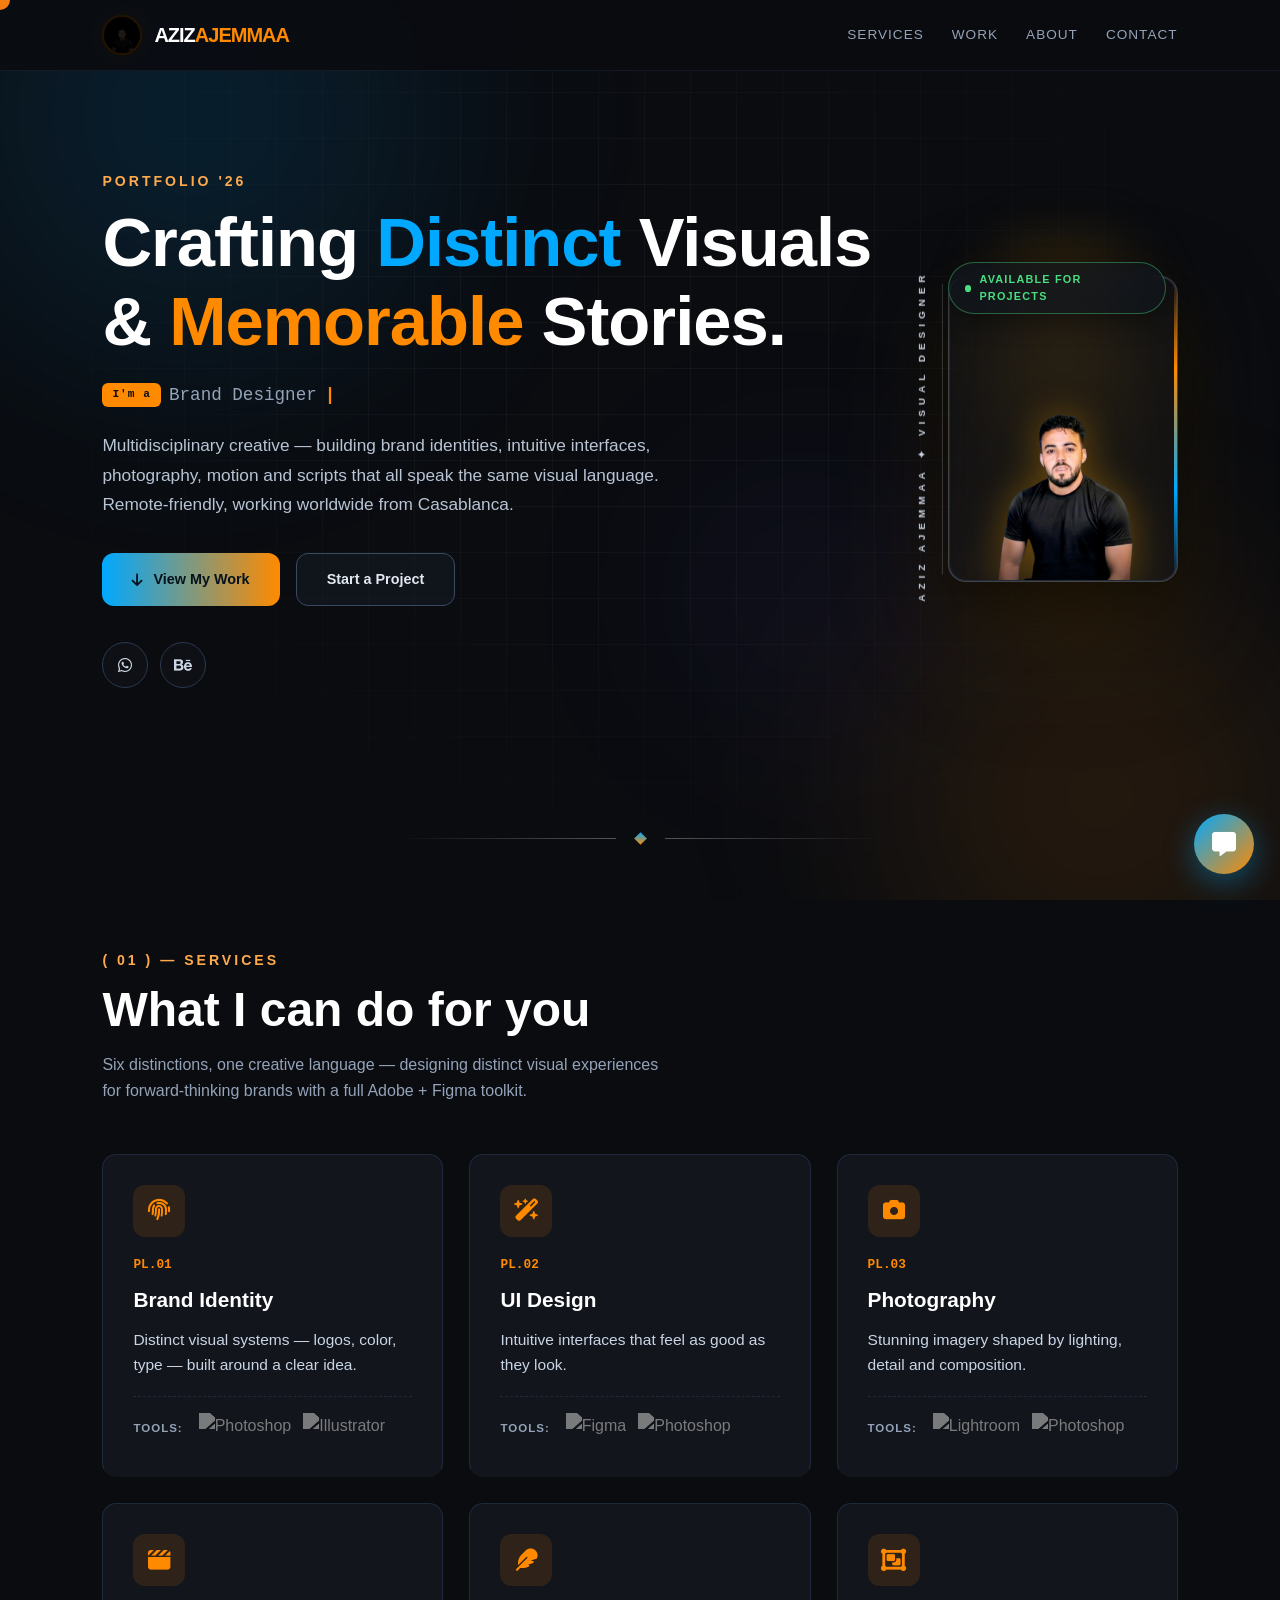
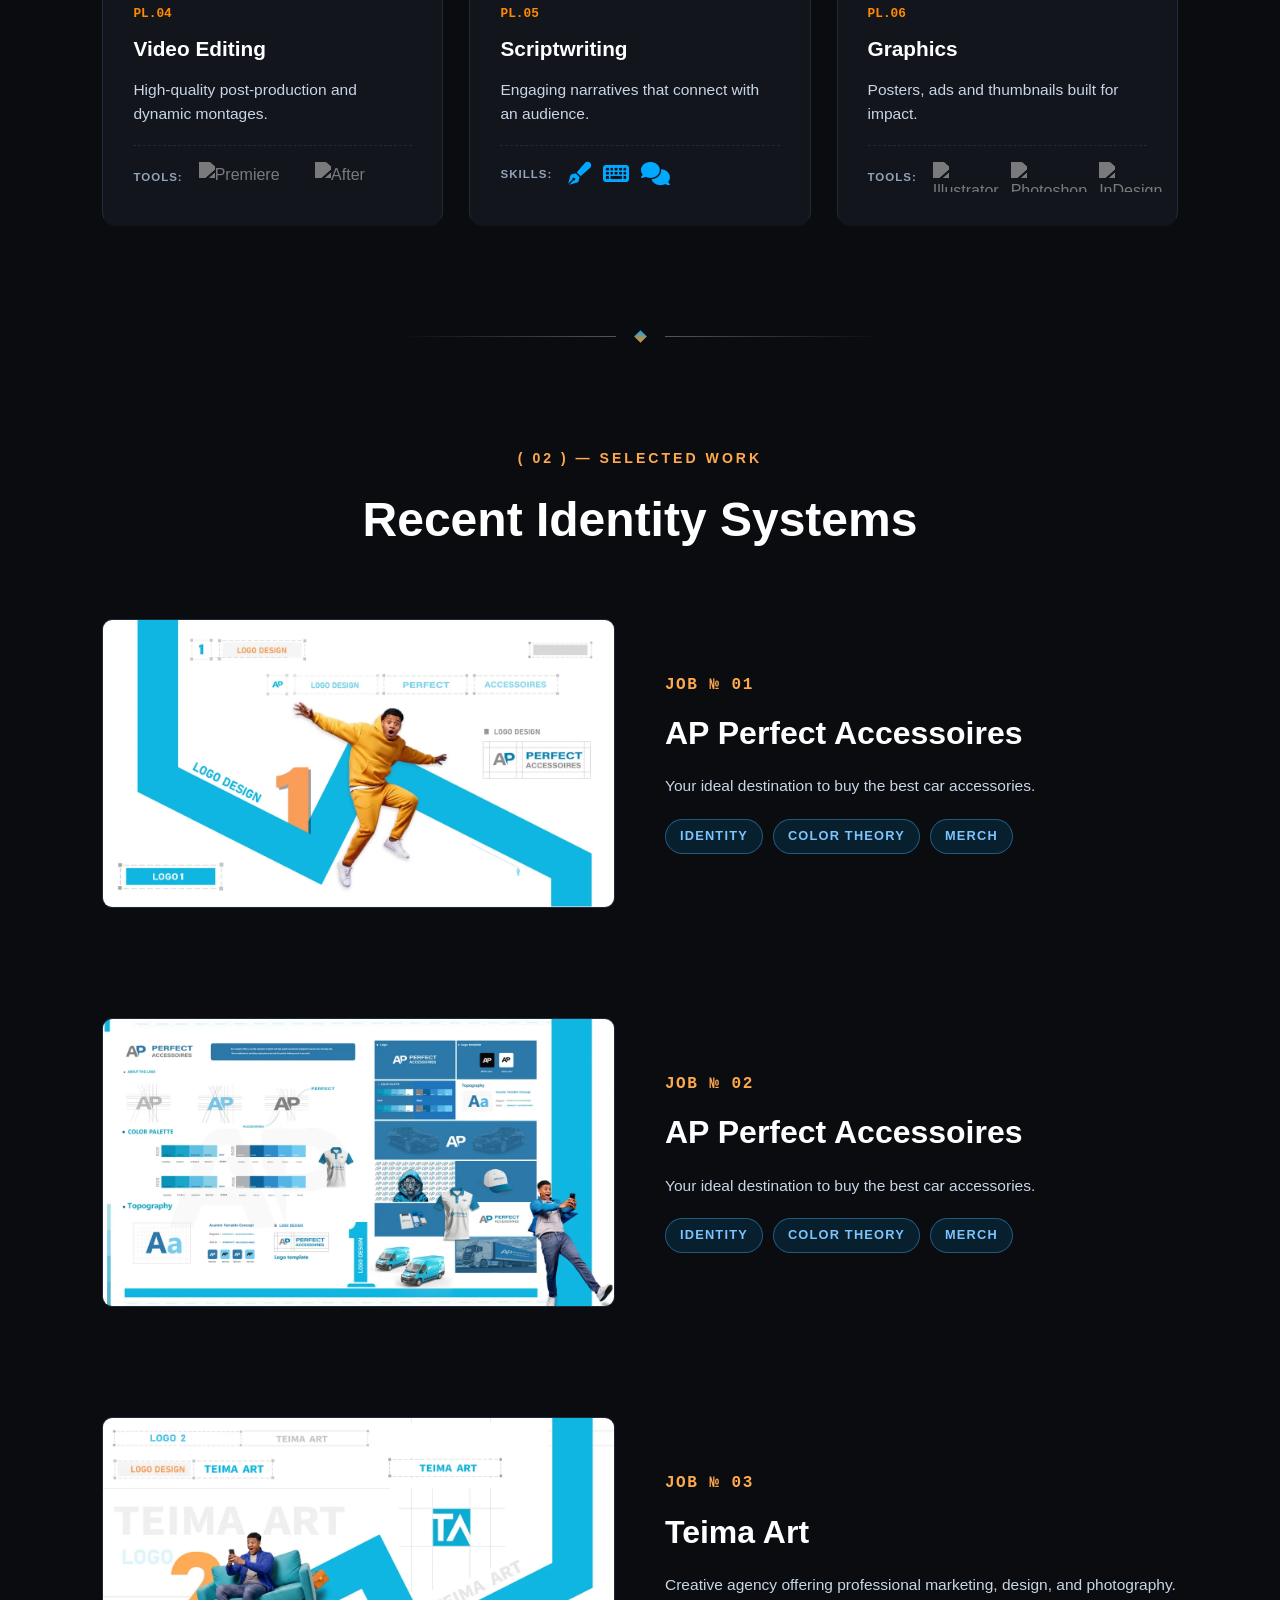
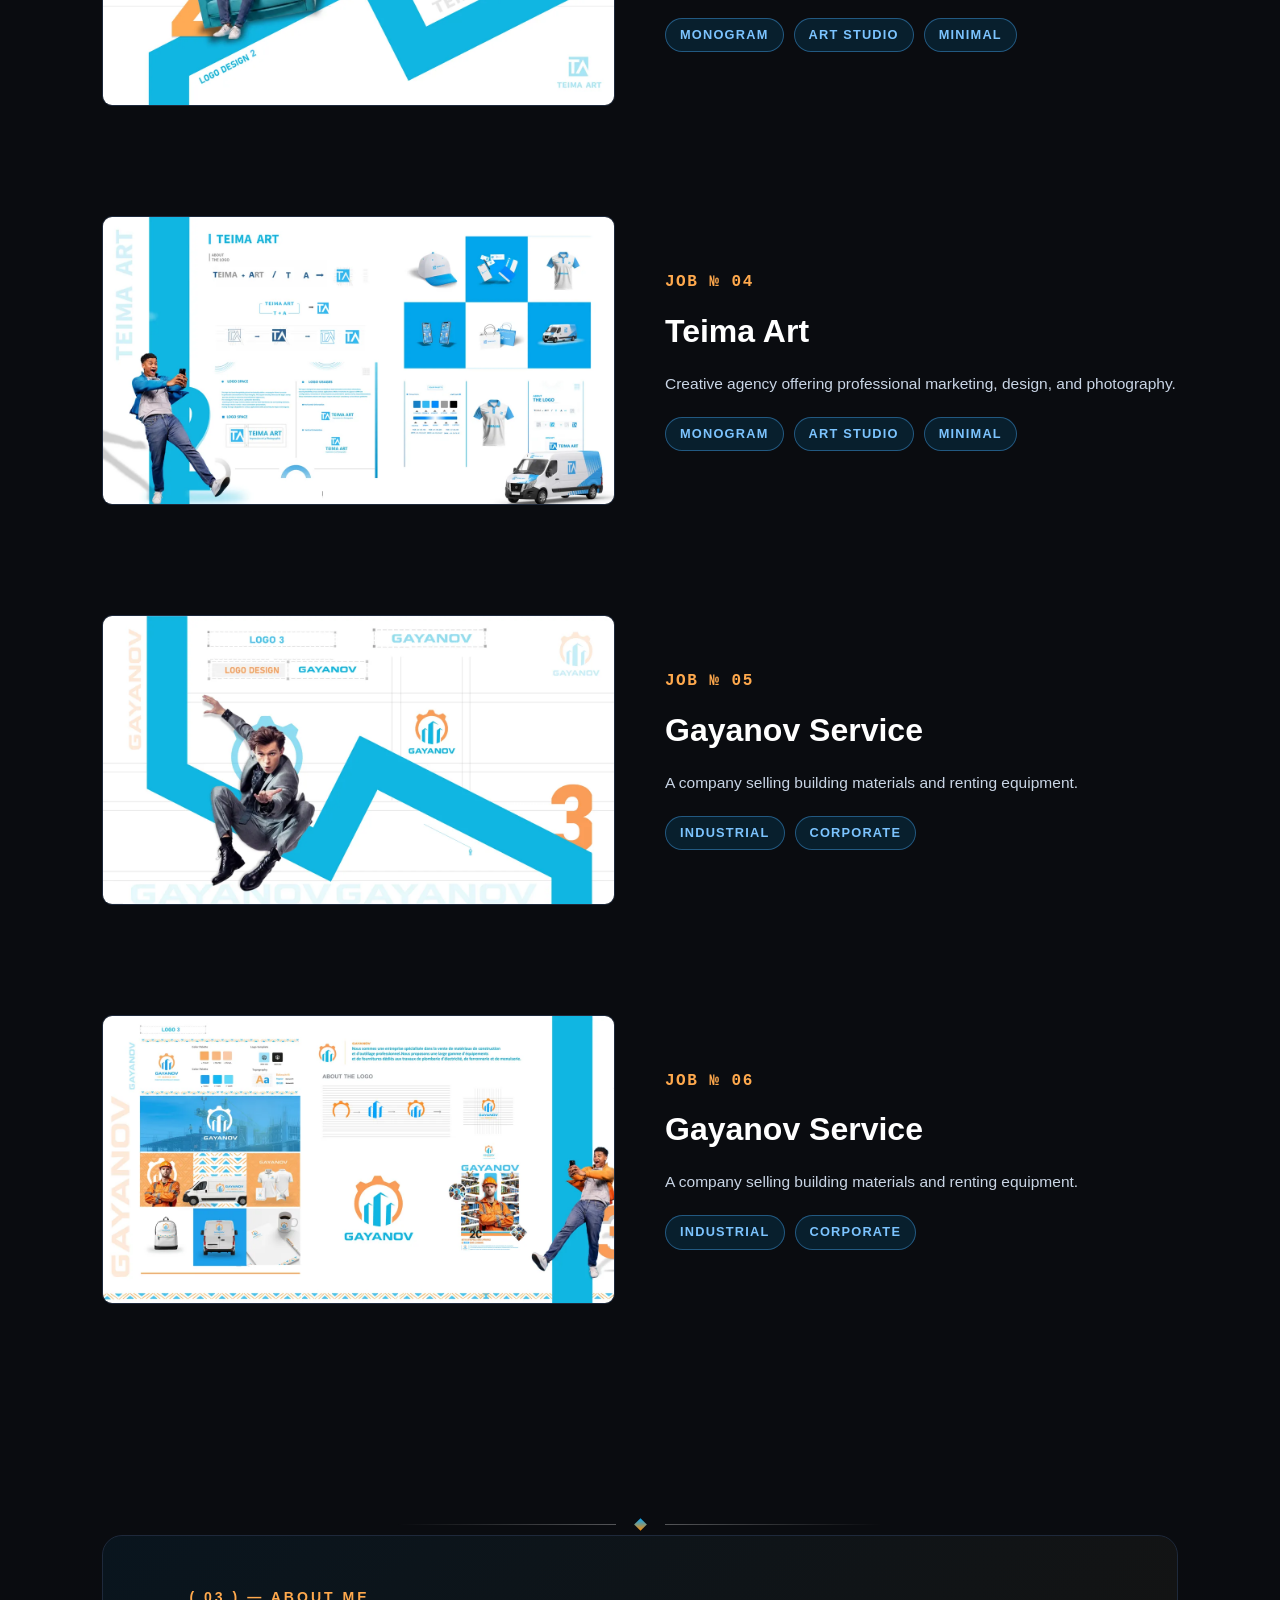
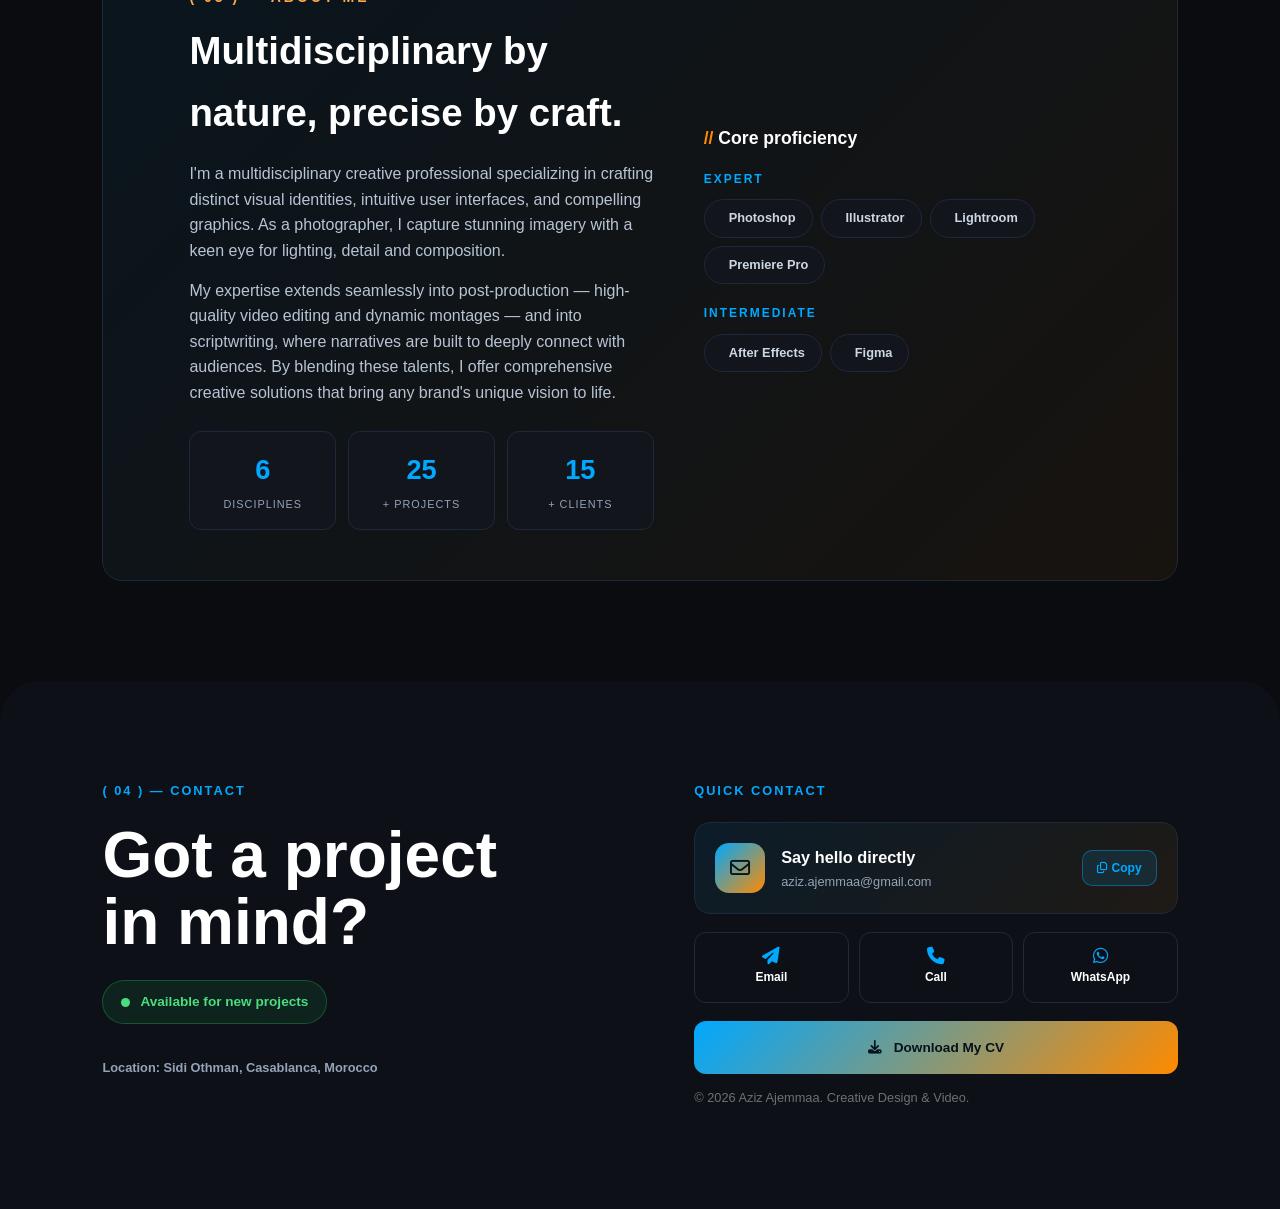
==== commit 02fcc561: "Photo inside card, remove rotating badge" ====
--- a/index.html
+++ b/index.html
@@ -187,7 +187,7 @@
         }
         .photo-stack { position: relative; width: clamp(200px, 24vw, 300px); aspect-ratio: 3/4; filter: drop-shadow(0 30px 45px rgba(255, 165, 0, 0.16)) drop-shadow(0 20px 35px rgba(0, 0, 0, 0.5)); }
         .sp-front-wrap {
-            position: absolute; inset: 0; z-index: 2; overflow: visible; border-radius: 18px;
+            position: absolute; inset: 0; z-index: 2; overflow: hidden; border-radius: 18px;
             background: rgba(18, 21, 28, 0.55); backdrop-filter: blur(14px); -webkit-backdrop-filter: blur(14px);
             box-shadow: inset 0 0 0 1px rgba(255, 255, 255, 0.08), 0 20px 60px rgba(0, 0, 0, 0.5);
             animation: frontFloat 5s ease-in-out infinite;
@@ -203,8 +203,8 @@
             border-radius: 18px; border: 1px solid #1e293b; display: block;
         }
         .sp-front {
-            position: absolute; top: -32%; left: 0; width: 100%; height: 172%;
-            object-fit: cover; object-position: 50% 6%; border-radius: 18px;
+            position: absolute; top: 0; left: 0; width: 100%; height: 100%;
+            object-fit: cover; object-position: center 20%; border-radius: 18px;
             filter: drop-shadow(0 0 18px rgba(255, 165, 0, 0.35));
         }
         .photo-sheen {
@@ -234,17 +234,8 @@
             letter-spacing: 5px; text-transform: uppercase; white-space: nowrap;
         }
         .photo-sidebar .side-dot { width: 7px; height: 7px; border-radius: 50%; background: var(--orange); box-shadow: 0 0 12px rgba(255, 138, 0, 0.8); }
-        .hero-badge {
-            position: absolute; z-index: 1; top: -26px; left: -58px;
-            width: clamp(120px, 13vw, 165px); height: clamp(120px, 13vw, 165px);
-            opacity: 1; pointer-events: none;
-            filter: drop-shadow(0 0 18px rgba(255, 138, 0, 0.25));
-        }
-        .hero-badge svg { width: 100%; height: 100%; animation: badgeSpin 16s linear infinite; }
-        .hero-badge .ring-path { font-size: 8.4px; letter-spacing: 2.8px; font-weight: 700; text-transform: uppercase; fill: rgba(232, 237, 244, 0.82); }
-        .hero-badge .badge-core { text-anchor: middle; font-weight: 900; fill: var(--orange); font-size: 15px; }
-        @keyframes badgeSpin { to { transform: rotate(360deg); } }
-        @media (max-width: 968px) {
+        .photo-stack { width: min(64vw, 230px); }
+                                        @media (max-width: 968px) {
             .photo-stack { width: min(48vw, 250px); margin-top: 30px; }
             .open-chip { top: -12px; right: 4px; }
             .photo-sidebar { display: none; }
@@ -475,8 +466,7 @@
             .hero { padding-top: 110px; gap: 42px; }
             .hero h1 { font-size: clamp(2.15rem, 9vw, 2.6rem); }
             .hero .open-chip { top: -12px; }
-            .hero-badge { display: none; }
-            .photo-stack { width: min(64vw, 230px); }
+                .photo-stack { width: min(64vw, 230px); }
             .typed-line { font-size: 0.95rem; }
             .project-plate { gap: 22px; }
             .services-grid { gap: 18px; }
@@ -538,13 +528,6 @@
 
         <div class="hero-visual" id="hero-visual" data-aos="fade-left">
             <div class="open-chip"><span class="dot"></span> AVAILABLE FOR PROJECTS</div>
-            <div class="hero-badge" aria-hidden="true">
-                <svg viewBox="0 0 120 120">
-                    <defs><path id="ringpath" d="M 60,60 m -47,0 a 47,47 0 1,1 94,0 a 47,47 0 1,1 -94,0"></path></defs>
-                    <text class="ring-path"><textPath href="#ringpath" lengthAdjust="spacingAndGlyphs">AZIZ AJEMMAA ✦ BRAND DESIGNER ✦</textPath></text>
-                    <text x="60" y="65" class="badge-core">AZ</text>
-                </svg>
-            </div>
             <div class="photo-stack">
                 <div class="sp-front-wrap">
                     <img class="stack-photo sp-front" src="aziz.02.png" alt="Aziz Ajemmaa Profile">
